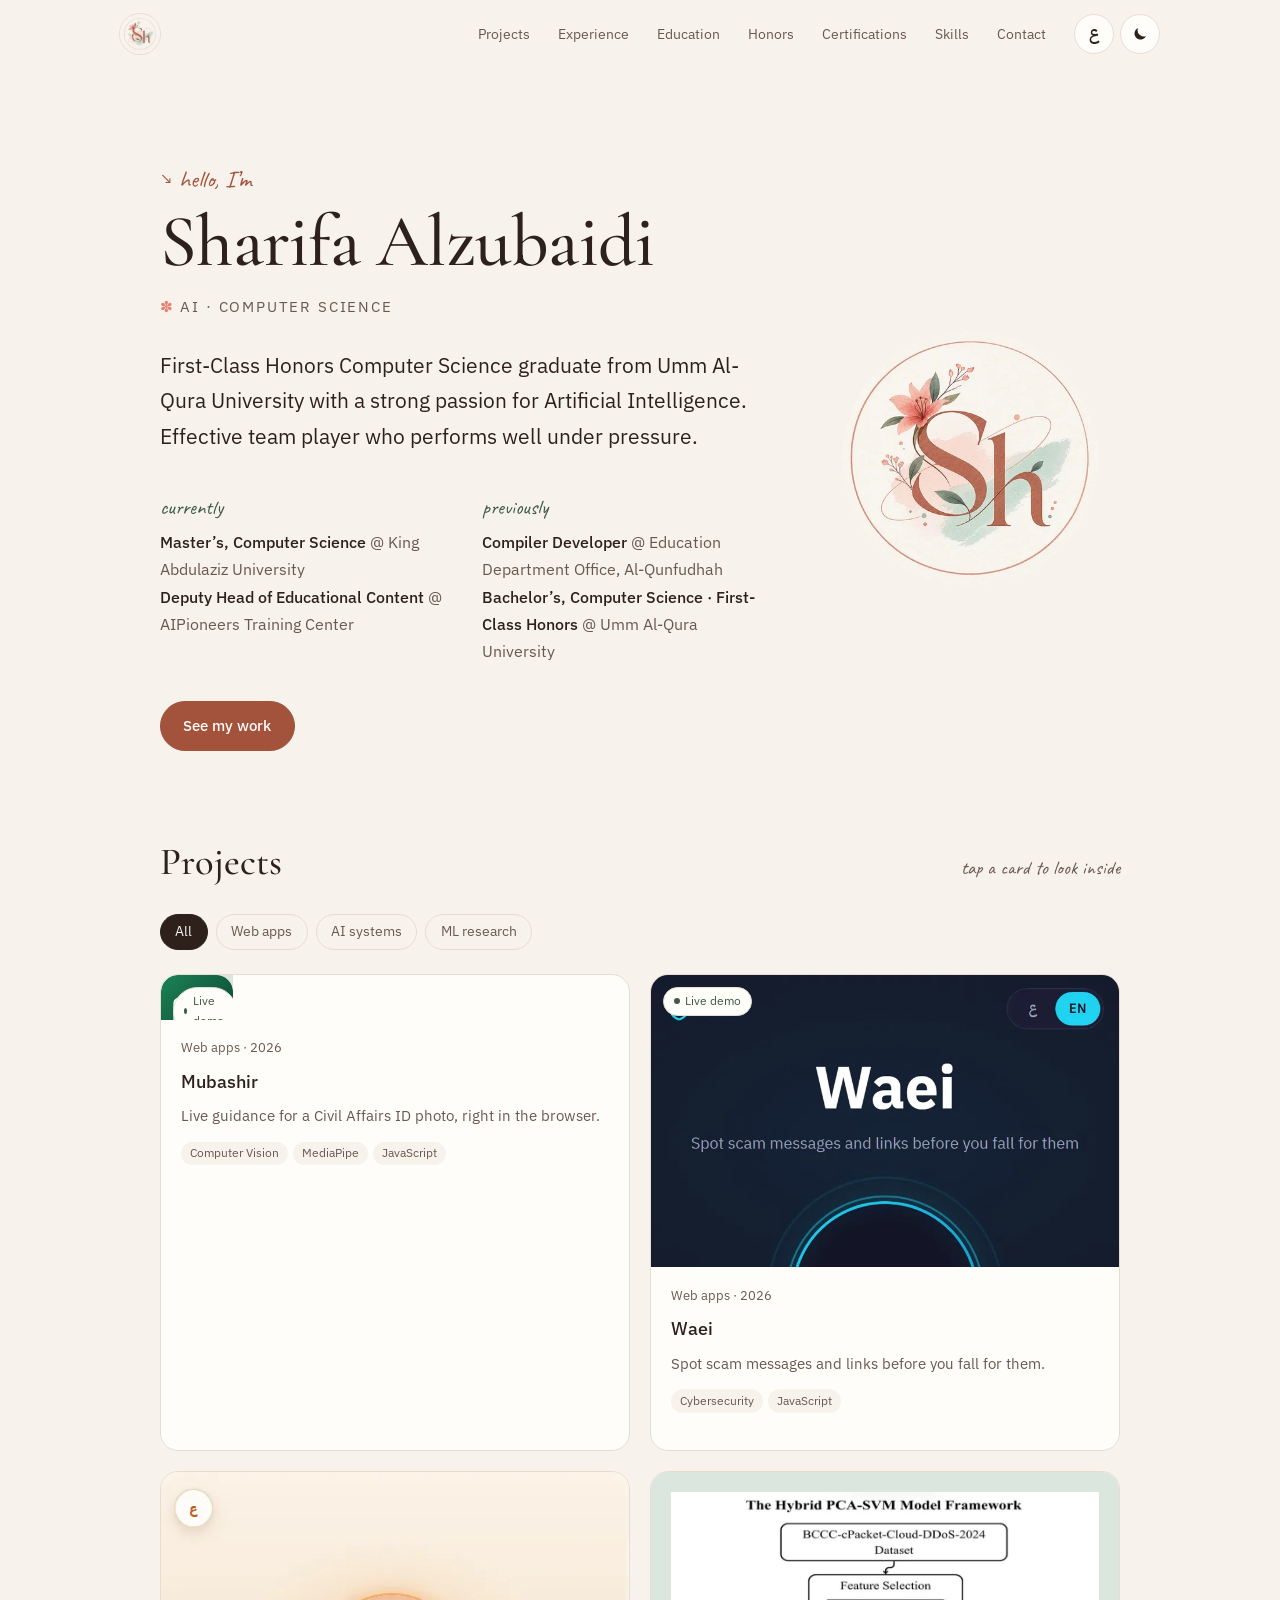
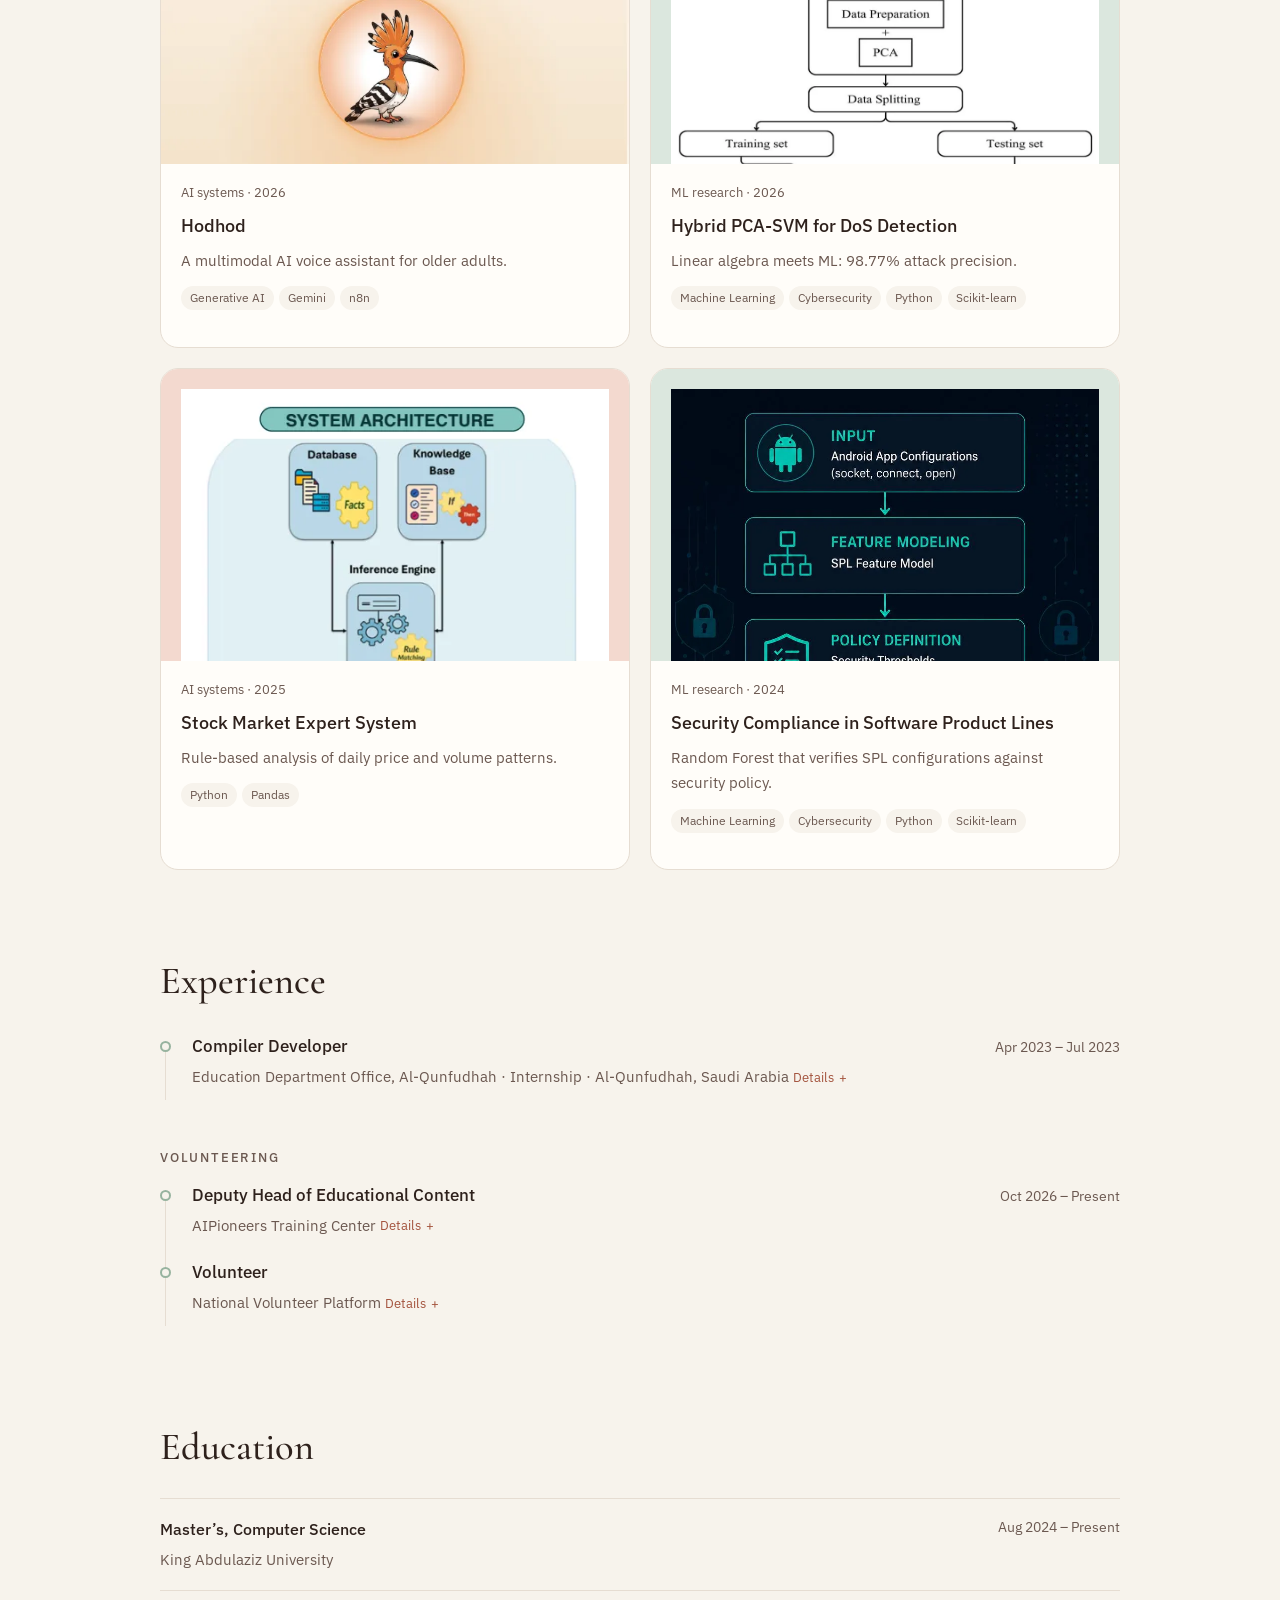
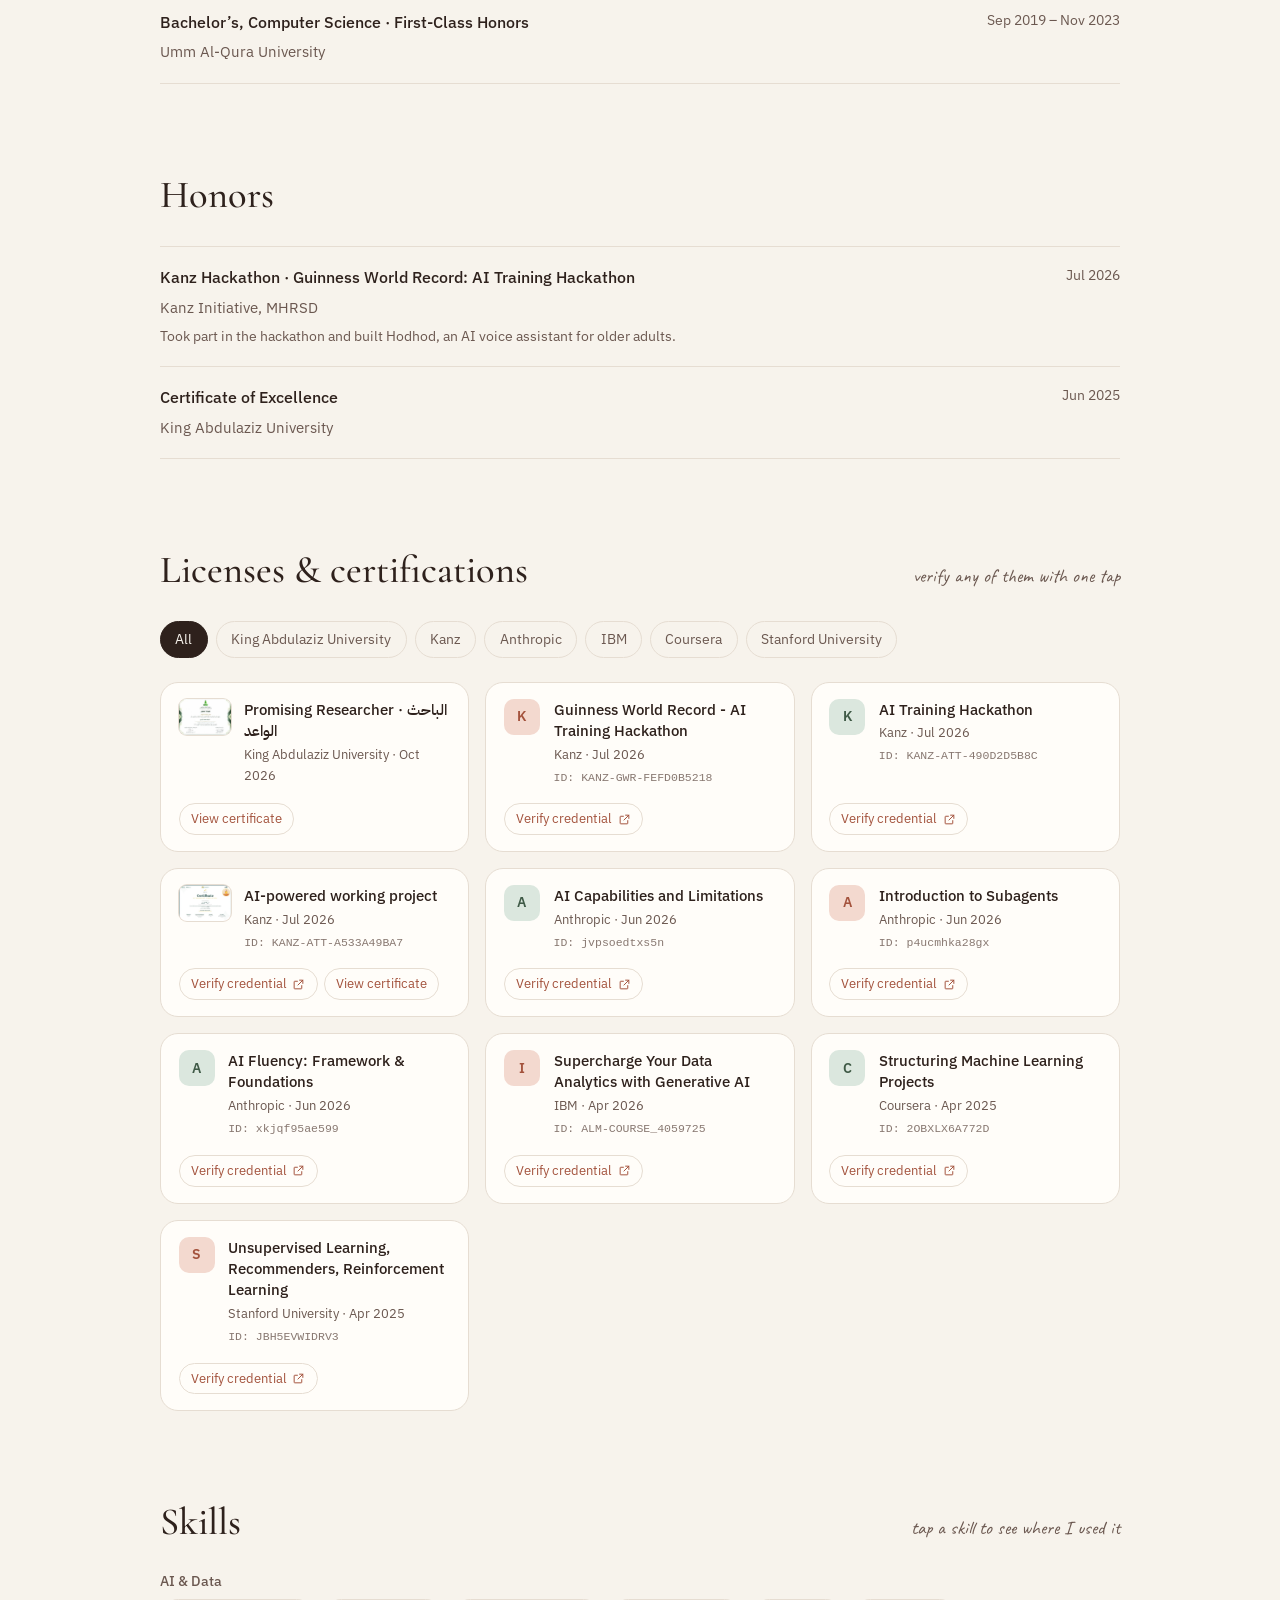
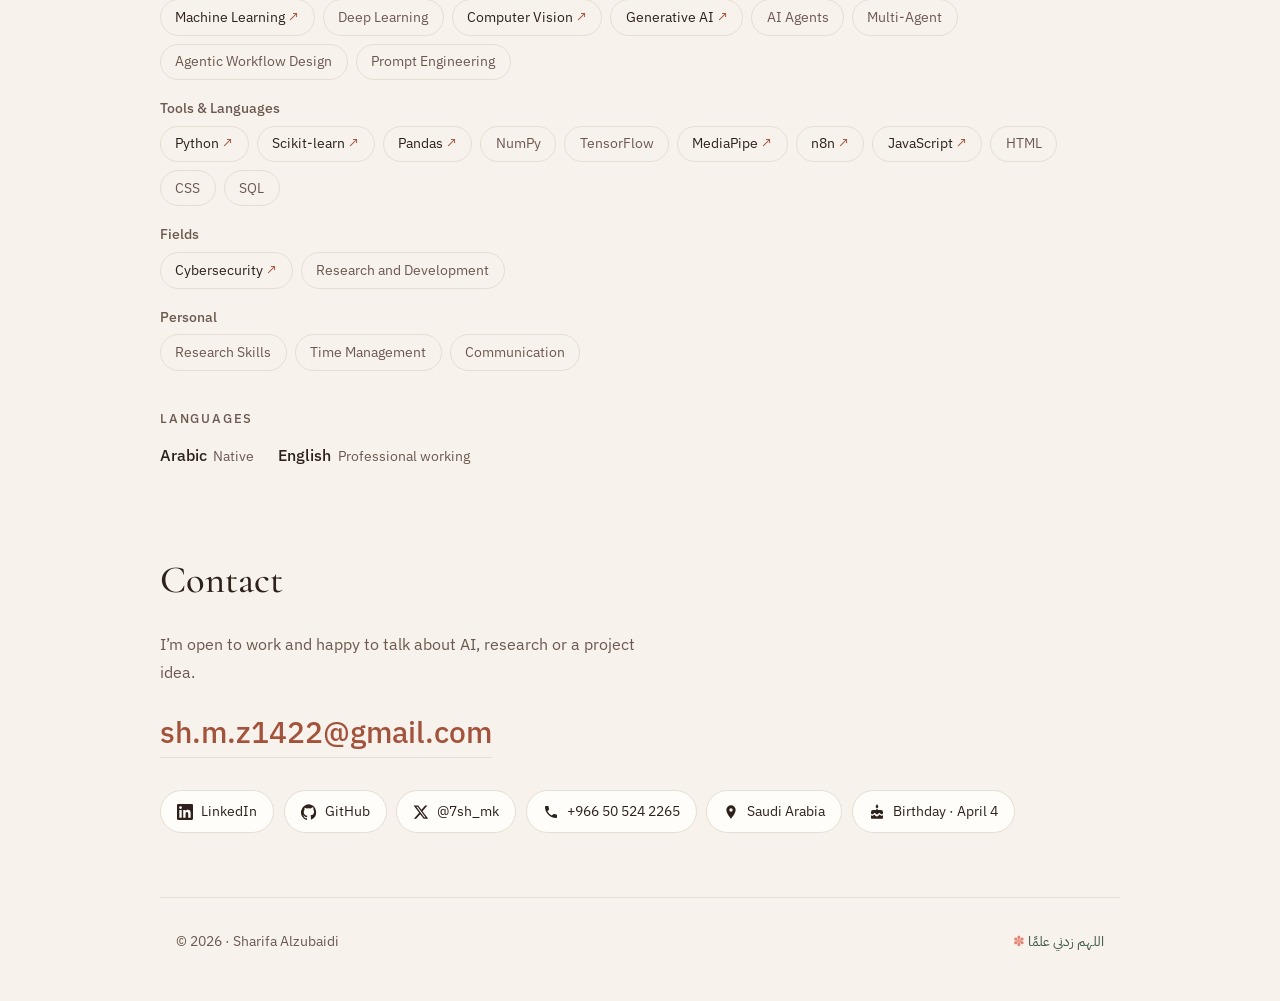
==== index.html @ 275ce840 "Add certifications section with credential links - Own nav section listing every license and certifi" ====
<!doctype html>
<html lang="en" dir="ltr">
<head>
  <meta charset="utf-8">
  <meta name="viewport" content="width=device-width, initial-scale=1">
  <title>Sharifa Alzubaidi · AI & Computer Science</title>
  <meta name="description" content="Portfolio of Sharifa Alzubaidi, Computer Science master’s student at King Abdulaziz University working on AI, computer vision and cybersecurity.">
  <meta name="theme-color" content="#f7f3ec" media="(prefers-color-scheme: light)">
  <meta name="theme-color" content="#1b1614" media="(prefers-color-scheme: dark)">

  <meta property="og:type" content="website">
  <meta property="og:url" content="https://7sh-mk.github.io/">
  <meta property="og:title" content="Sharifa Alzubaidi · AI & Computer Science">
  <meta property="og:description" content="Projects, experience and certifications in AI, computer vision and cybersecurity.">
  <meta property="og:image" content="https://7sh-mk.github.io/assets/brand/og-image.jpg">
  <meta property="og:image:width" content="1200">
  <meta property="og:image:height" content="630">
  <meta name="twitter:card" content="summary_large_image">
  <meta name="twitter:site" content="@7sh_mk">

  <link rel="icon" href="favicon.ico" sizes="any">
  <link rel="apple-touch-icon" href="assets/brand/apple-touch-icon.png">

  <link rel="preconnect" href="https://fonts.googleapis.com">
  <link rel="preconnect" href="https://fonts.gstatic.com" crossorigin>
  <link href="https://fonts.googleapis.com/css2?family=Caveat:wght@500&family=Cormorant+Garamond:wght@500;600&family=IBM+Plex+Sans+Arabic:wght@400;500;600&family=IBM+Plex+Sans:wght@400;500;600&display=swap" rel="stylesheet">
  <link rel="stylesheet" href="css/style.css">

  <script>
    // Apply saved theme and language before first paint to avoid a flash.
    try {
      const t = localStorage.getItem('theme');
      if (t) document.documentElement.dataset.theme = t;
      if (localStorage.getItem('lang') === 'ar') { document.documentElement.lang = 'ar'; document.documentElement.dir = 'rtl'; }
    } catch (e) {}
  </script>
</head>
<body>
  <a class="skip" href="#main" data-i18n="skip">Skip to content</a>

  <header class="nav" id="top">
    <a class="nav__logo" href="#hero" aria-label="Home"><img src="assets/brand/profile.webp" alt="" width="40" height="40"></a>
    <nav class="nav__links" id="navLinks" aria-label="Sections">
      <a href="#projects" data-i18n="nav.projects">Projects</a>
      <a href="#experience" data-i18n="nav.experience">Experience</a>
      <a href="#education" data-i18n="nav.education">Education</a>
      <a href="#recognition" data-i18n="nav.recognition">Honors</a>
      <a href="#certifications" data-i18n="nav.certs">Certifications</a>
      <a href="#skills" data-i18n="nav.skills">Skills</a>
      <a href="#contact" data-i18n="nav.contact">Contact</a>
    </nav>
    <div class="nav__tools">
      <button class="icon-btn" id="langBtn" type="button" aria-label="عربي">ع</button>
      <button class="icon-btn" id="themeBtn" type="button" aria-label="Toggle dark mode">
        <svg class="i-moon" viewBox="0 0 24 24" aria-hidden="true"><path d="M20 14.5A8 8 0 0 1 9.5 4a8 8 0 1 0 10.5 10.5z"/></svg>
        <svg class="i-sun" viewBox="0 0 24 24" aria-hidden="true"><circle cx="12" cy="12" r="4"/><path d="M12 2v2M12 20v2M4.9 4.9l1.4 1.4M17.7 17.7l1.4 1.4M2 12h2M20 12h2M4.9 19.1l1.4-1.4M17.7 6.3l1.4-1.4"/></svg>
      </button>
      <button class="icon-btn nav__menu" id="menuBtn" type="button" aria-expanded="false" aria-controls="navLinks" aria-label="Menu">
        <svg viewBox="0 0 24 24" aria-hidden="true"><path d="M4 8h16M4 16h16"/></svg>
      </button>
    </div>
  </header>

  <main id="main">
    <section class="hero" id="hero">
      <figure class="hero__art">
        <img src="assets/brand/profile.webp" alt="" width="480" height="480">
      </figure>
      <div class="hero__text">
      <p class="hand" data-i18n="hero.hello">hello, I’m</p>
      <h1 class="hero__name" data-bind="basics.name"></h1>
      <p class="hero__tagline"><span class="star" aria-hidden="true">✽</span> <span data-bind="basics.tagline"></span></p>
      <p class="hero__about" data-bind="basics.about"></p>

      <dl class="now">
        <div>
          <dt data-i18n="hero.currently">currently</dt>
          <dd id="nowList"></dd>
        </div>
        <div>
          <dt data-i18n="hero.previously">previously</dt>
          <dd id="prevList"></dd>
        </div>
      </dl>

      <div class="hero__actions">
        <a class="btn" href="#projects" data-i18n="hero.cta">See my work</a>
        <a class="btn btn--ghost" id="cvBtn" href="assets/cv.pdf" download hidden data-i18n="hero.cv">Download CV</a>
      </div>
      </div>
    </section>

    <section class="section" id="projects">
      <div class="section__head">
        <h2 data-i18n="nav.projects">Projects</h2>
        <p class="hand hand--small" data-i18n="projects.hint">tap a card to look inside</p>
      </div>
      <div class="chips" id="filters" role="toolbar" aria-label="Filter projects"></div>
      <div class="projects" id="projectGrid"></div>
    </section>

    <section class="section" id="experience">
      <div class="section__head"><h2 data-i18n="nav.experience">Experience</h2></div>
      <ol class="timeline" id="expList"></ol>
      <h3 class="sub" data-i18n="exp.volunteering">Volunteering</h3>
      <ol class="timeline" id="volList"></ol>
    </section>

    <section class="section" id="education">
      <div class="section__head"><h2 data-i18n="nav.education">Education</h2></div>
      <ul class="rows" id="eduList"></ul>
    </section>

    <section class="section" id="recognition">
      <div class="section__head"><h2 data-i18n="rec.honors">Honors</h2></div>
      <ul class="rows" id="honorList"></ul>
    </section>

    <section class="section" id="certifications">
      <div class="section__head">
        <h2 data-i18n="rec.certs">Licenses & certifications</h2>
        <p class="hand hand--small" data-i18n="rec.hint">verify any of them with one tap</p>
      </div>
      <div class="chips" id="certFilters" role="toolbar" aria-label="Filter certifications"></div>
      <ul class="certs" id="certList"></ul>
    </section>

    <section class="section" id="skills">
      <div class="section__head">
        <h2 data-i18n="nav.skills">Skills</h2>
        <p class="hand hand--small" data-i18n="skills.hint">tap a skill to see where I used it</p>
      </div>
      <div id="skillGroups"></div>
      <h3 class="sub" data-i18n="skills.languages">Languages</h3>
      <ul class="langs" id="langList"></ul>
    </section>

    <section class="section contact" id="contact">
      <div class="section__head"><h2 data-i18n="nav.contact">Contact</h2></div>
      <p class="contact__lead" data-i18n="contact.lead">I’m open to work and happy to talk about AI, research or a project idea.</p>
      <a class="contact__email" id="emailLink" href="#"></a>
      <ul class="contact__list" id="contactList"></ul>
    </section>
  </main>

  <footer class="footer">
    <p><span id="year"></span> · <span data-bind="basics.name"></span></p>
    <p class="footer__dua" lang="ar" dir="rtl">اللهم زدني علمًا <span class="star" aria-hidden="true">✽</span></p>
  </footer>

  <dialog class="modal" id="projectModal" aria-labelledby="modalTitle">
    <div class="modal__inner">
      <button class="icon-btn modal__close" type="button" data-close aria-label="Close">
        <svg viewBox="0 0 24 24" aria-hidden="true"><path d="M6 6l12 12M18 6L6 18"/></svg>
      </button>
      <div id="modalBody"></div>
    </div>
  </dialog>

  <dialog class="lightbox" id="lightbox" aria-label="Image viewer">
    <button class="icon-btn lightbox__close" type="button" data-close aria-label="Close">
      <svg viewBox="0 0 24 24" aria-hidden="true"><path d="M6 6l12 12M18 6L6 18"/></svg>
    </button>
    <button class="icon-btn lightbox__nav lightbox__prev" type="button" aria-label="Previous">
      <svg viewBox="0 0 24 24" aria-hidden="true"><path d="M15 5l-7 7 7 7"/></svg>
    </button>
    <figure>
      <img id="lightboxImg" alt="">
      <figcaption id="lightboxCap"></figcaption>
    </figure>
    <button class="icon-btn lightbox__nav lightbox__next" type="button" aria-label="Next">
      <svg viewBox="0 0 24 24" aria-hidden="true"><path d="M9 5l7 7-7 7"/></svg>
    </button>
  </dialog>

  <noscript><p class="noscript">This site needs JavaScript to load its content.</p></noscript>
  <script src="js/main.js" defer></script>
</body>
</html>
---- css/style.css ----
/* Palette extracted from the profile monogram and LinkedIn banner (assets/brand). */
:root {
  --bg: #f7f3ec;
  --surface: #fffdf9;
  --text: #2e211c;
  --muted: #6b5850;
  --line: #e6ddd2;
  --primary: #a3523c;
  --on-primary: #fffdf9;
  --secondary: #3f5a46;
  --accent: #e48273;
  --sage: #97b39f;
  --blush: #f3d9cf;
  --mint: #dbe7de;
  --shadow: 0 1px 2px rgb(46 33 28 / .04), 0 8px 24px rgb(46 33 28 / .06);

  --font: "IBM Plex Sans", "IBM Plex Sans Arabic", system-ui, sans-serif;
  --font-display: "Cormorant Garamond", Georgia, serif;
  --font-hand: "Caveat", cursive;
  --radius: 18px;
  --wrap: 960px;
  --ease: cubic-bezier(.2, .7, .2, 1);
  color-scheme: light;
}

@media (prefers-color-scheme: dark) {
  :root:not([data-theme="light"]) {
    --bg: #1b1614; --surface: #26201d; --text: #f4ece4; --muted: #bfaea5; --line: #3a312c;
    --primary: #eba08e; --on-primary: #1b1614; --secondary: #9dbca6; --accent: #e48273; --sage: #415a47;
    --blush: #3a2722; --mint: #23302a; --shadow: 0 1px 2px rgb(0 0 0 / .2), 0 8px 24px rgb(0 0 0 / .25);
    color-scheme: dark;
  }
}
:root[data-theme="dark"] {
  --bg: #1b1614; --surface: #26201d; --text: #f4ece4; --muted: #bfaea5; --line: #3a312c;
  --primary: #eba08e; --on-primary: #1b1614; --secondary: #9dbca6; --accent: #e48273; --sage: #415a47;
  --blush: #3a2722; --mint: #23302a; --shadow: 0 1px 2px rgb(0 0 0 / .2), 0 8px 24px rgb(0 0 0 / .25);
  color-scheme: dark;
}

:lang(ar) { --font: "IBM Plex Sans Arabic", "IBM Plex Sans", system-ui, sans-serif; --font-display: "IBM Plex Sans Arabic", serif; }

*, *::before, *::after { box-sizing: border-box; }
[hidden] { display: none !important; }
html { scroll-behavior: smooth; scroll-padding-top: 88px; -webkit-text-size-adjust: 100%; }
body {
  margin: 0; background: var(--bg); color: var(--text);
  font: 400 1rem/1.7 var(--font);
  transition: background-color .4s var(--ease), color .4s var(--ease);
}
img { max-width: 100%; display: block; }
a { color: inherit; }
button { font: inherit; color: inherit; }
h1, h2, h3 { margin: 0; font-weight: 500; line-height: 1.2; }
p { margin: 0; }
:focus-visible { outline: 2px solid var(--primary); outline-offset: 3px; border-radius: 6px; }

.skip { position: absolute; inset-inline-start: 1rem; top: -3rem; background: var(--surface); padding: .5rem 1rem; border-radius: 99px; z-index: 50; }
.skip:focus { top: 1rem; }

/* Nav */
.nav {
  position: sticky; top: 0; z-index: 20;
  display: flex; align-items: center; gap: 1rem;
  padding: .9rem max(16px, calc((100% - 1040px) / 2));
  background: color-mix(in srgb, var(--bg) 82%, transparent);
  backdrop-filter: blur(10px); -webkit-backdrop-filter: blur(10px);
  border-bottom: 1px solid transparent; transition: border-color .3s;
}
.nav.is-scrolled { border-bottom-color: var(--line); }
.nav__logo img { width: 40px; height: 40px; border-radius: 50%; box-shadow: 0 0 0 1px var(--line); }
.nav__links { display: flex; gap: .25rem; margin-inline-start: auto; }
.nav__links a {
  text-decoration: none; font-size: .9rem; color: var(--muted);
  padding: .35rem .75rem; border-radius: 99px; transition: color .2s, background-color .2s;
}
.nav__links a:hover { color: var(--text); }
.nav__links a.is-active { color: var(--primary); background: var(--blush); }
.nav__tools { display: flex; gap: .4rem; }
.icon-btn {
  width: 40px; height: 40px; display: grid; place-items: center; flex: none;
  border: 1px solid var(--line); border-radius: 50%; background: var(--surface);
  cursor: pointer; transition: transform .2s var(--ease), border-color .2s;
  font-family: "IBM Plex Sans Arabic", sans-serif; font-weight: 600;
}
.icon-btn:hover { border-color: var(--primary); }
.icon-btn:active { transform: scale(.94); }
.icon-btn svg { width: 18px; height: 18px; fill: none; stroke: currentColor; stroke-width: 1.6; stroke-linecap: round; stroke-linejoin: round; }
.icon-btn .i-moon { fill: currentColor; stroke: none; }
.i-sun { display: none; }
:root[data-theme="dark"] .i-sun { display: block; }
:root[data-theme="dark"] .i-moon { display: none; }
@media (prefers-color-scheme: dark) {
  :root:not([data-theme="light"]) .i-sun { display: block; }
  :root:not([data-theme="light"]) .i-moon { display: none; }
}
.nav__menu { display: none; }

@media (max-width: 860px) {
  .nav__menu { display: grid; }
  .nav__links {
    position: absolute; inset-inline: 16px; top: calc(100% + 6px);
    flex-direction: column; padding: .5rem; margin: 0;
    background: var(--surface); border: 1px solid var(--line); border-radius: var(--radius); box-shadow: var(--shadow);
    opacity: 0; visibility: hidden; transform: translateY(-6px); transition: .25s var(--ease);
  }
  .nav__links.is-open { opacity: 1; visibility: visible; transform: none; }
  .nav__links a { padding: .7rem 1rem; font-size: 1rem; }
  .nav__tools { margin-inline-start: auto; }
}

/* Layout */
main { padding-inline: 16px; }
.section, .hero { max-width: var(--wrap); margin-inline: auto; }
.section { padding-block: 4.5rem 1rem; }
.section__head { display: flex; align-items: baseline; justify-content: space-between; gap: 1rem; flex-wrap: wrap; margin-bottom: 1.75rem; }
.section__head h2, .hero__name { font-family: var(--font-display); }
.section__head h2 { font-size: clamp(1.9rem, 4vw, 2.4rem); }
.sub { font-size: .8rem; letter-spacing: .14em; text-transform: uppercase; color: var(--muted); font-weight: 500; margin: 2.5rem 0 1rem; }
:lang(ar) .sub { letter-spacing: 0; font-size: .95rem; }

.hand { font-family: var(--font-hand); font-size: 1.5rem; color: var(--primary); line-height: 1.1; }
.hand--small { font-size: 1.2rem; color: var(--muted); }
:lang(ar) .hand { font-family: var(--font); font-size: 1.05rem; }
:lang(ar) .hand--small { font-size: .9rem; }

/* Hero */
.hero { padding-block: clamp(3rem, 9vw, 6rem) 1rem; }
.hero .hand { display: inline-flex; align-items: center; gap: .4rem; }
.hero .hand::before { content: "↘"; font-family: var(--font); font-size: 1rem; }
:lang(ar) .hero .hand::before { content: "↙"; }
.hero__name { font-size: clamp(2.8rem, 9vw, 4.6rem); font-weight: 500; letter-spacing: -.01em; margin-top: .3rem; }
:lang(ar) .hero__name { font-weight: 600; letter-spacing: 0; }
.hero__tagline { color: var(--muted); margin-top: .5rem; font-size: .95rem; letter-spacing: .12em; text-transform: uppercase; }
:lang(ar) .hero__tagline { letter-spacing: 0; text-transform: none; }
.star { color: var(--accent); display: inline-block; }
.hero__about { font-size: clamp(1.1rem, 2.4vw, 1.3rem); margin-top: 1.75rem; max-width: 36em; }

.now { display: grid; grid-template-columns: repeat(auto-fit, minmax(240px, 1fr)); gap: 1.25rem 2rem; margin: 2.25rem 0 0; }
.now dt { font-family: var(--font-hand); font-size: 1.3rem; color: var(--secondary); }
:lang(ar) .now dt { font-family: var(--font); font-size: .9rem; font-weight: 600; }
.now dd { margin: .25rem 0 0; color: var(--muted); }
.now dd span { display: block; }
.now dd b { color: var(--text); font-weight: 500; }

.hero__actions { display: flex; flex-wrap: wrap; gap: .75rem; margin-top: 2.25rem; }
.btn {
  display: inline-flex; align-items: center; gap: .5rem; text-decoration: none; cursor: pointer;
  padding: .7rem 1.4rem; border-radius: 99px; border: 1px solid var(--primary);
  background: var(--primary); color: var(--on-primary); font-weight: 500; font-size: .95rem;
  transition: transform .2s var(--ease), background-color .2s, color .2s;
}
.btn:hover { transform: translateY(-1px); }
.btn--ghost { background: transparent; color: var(--primary); }
.btn--small { padding: .45rem 1rem; font-size: .85rem; }

.hero { max-width: var(--wrap); display: grid; grid-template-columns: minmax(0, 1fr) 300px; gap: 3rem; align-items: center; }
.hero__text { grid-column: 1; grid-row: 1; }
.hero__art { grid-column: 2; grid-row: 1; margin: 0; aspect-ratio: 1; border-radius: 50%; overflow: hidden;
  -webkit-mask-image: radial-gradient(circle at 50% 50%, #000 60%, transparent 60.6%);
          mask-image: radial-gradient(circle at 50% 50%, #000 60%, transparent 60.6%);
  animation: breathe 9s ease-in-out infinite; }
.hero__art img { width: 100%; height: 100%; object-fit: cover; }
@keyframes breathe { 50% { transform: translateY(-6px) rotate(1.5deg); } }
@media (prefers-color-scheme: dark) { :root:not([data-theme="light"]) .hero__art { opacity: .92; } }
:root[data-theme="dark"] .hero__art { opacity: .92; }
@media (max-width: 760px) {
  .hero { grid-template-columns: 1fr; gap: 1rem; max-width: var(--wrap); }
  .hero__art { grid-column: 1; width: 150px; }
  .hero__text { grid-row: 2; }
}

/* Chips */
.chips { display: flex; flex-wrap: wrap; gap: .5rem; margin-bottom: 1.5rem; }
.chip {
  border: 1px solid var(--line); background: transparent; border-radius: 99px;
  padding: .35rem .9rem; font-size: .85rem; color: var(--muted); cursor: pointer;
  transition: color .2s, background-color .2s, border-color .2s;
}
.chip:hover { color: var(--text); border-color: var(--muted); }
.chip[aria-pressed="true"] { background: var(--text); border-color: var(--text); color: var(--bg); }

/* Project cards */
.projects { display: grid; grid-template-columns: repeat(auto-fill, minmax(min(100%, 330px), 1fr)); gap: 1.25rem; }
.card {
  display: flex; flex-direction: column; text-align: start; padding: 0; cursor: pointer;
  background: var(--surface); border: 1px solid var(--line); border-radius: var(--radius); overflow: hidden;
  transition: transform .35s var(--ease), box-shadow .35s var(--ease), opacity .3s;
}
.card:hover { transform: translateY(-3px); box-shadow: var(--shadow); }
.card[hidden] { display: none; }
.card__media { aspect-ratio: 16 / 10; background: var(--mint); display: grid; place-items: center; overflow: hidden; position: relative; }
.card:nth-child(3n+2) .card__media { background: var(--blush); }
.card__media img { width: 100%; height: 100%; object-fit: cover; object-position: top; transition: transform .6s var(--ease); }
.card__media img.contain { object-fit: contain; padding: 1.25rem; }
.card__media img.icon { width: 72px; height: 72px; object-fit: contain; border-radius: 16px; }
.card:hover .card__media img { transform: scale(1.03); }
.badge {
  position: absolute; inset-inline-start: .75rem; top: .75rem;
  display: inline-flex; align-items: center; gap: .35rem;
  font-size: .75rem; padding: .2rem .6rem; border-radius: 99px;
  background: var(--surface); color: var(--secondary); border: 1px solid var(--line);
}
.badge::before { content: ""; width: 6px; height: 6px; border-radius: 50%; background: var(--secondary); }
.card__body { padding: 1.1rem 1.25rem 1.3rem; display: grid; gap: .4rem; }
.card__meta { font-size: .8rem; color: var(--muted); }
.card__title { font-size: 1.15rem; font-weight: 500; }
.card__short { color: var(--muted); font-size: .95rem; }
.tags { display: flex; flex-wrap: wrap; gap: .35rem; margin-top: .4rem; padding: 0; list-style: none; }
.tags li { font-size: .75rem; padding: .1rem .55rem; border-radius: 99px; background: var(--bg); color: var(--muted); }

/* Timeline */
.timeline { list-style: none; margin: 0; padding: 0; position: relative; }
.timeline::before { content: ""; position: absolute; inset-block: .6rem; inset-inline-start: 5px; width: 1px; background: var(--line); }
.tl { position: relative; padding-inline-start: 2rem; padding-bottom: 1.25rem; }
.tl::before { content: ""; position: absolute; inset-inline-start: 0; top: .55rem; width: 11px; height: 11px; border-radius: 50%; background: var(--bg); border: 2px solid var(--sage); transition: border-color .3s, background-color .3s; }
.tl.is-open::before { border-color: var(--primary); background: var(--primary); }
.tl__toggle { all: unset; display: block; width: 100%; cursor: pointer; border-radius: 10px; }
.tl__toggle:focus-visible { outline: 2px solid var(--primary); outline-offset: 4px; }
.tl__top { display: flex; justify-content: space-between; gap: 1rem; align-items: baseline; flex-wrap: wrap; }
.tl__title { font-weight: 500; font-size: 1.05rem; }
.tl__date { font-size: .85rem; color: var(--muted); white-space: nowrap; }
.tl__org { color: var(--muted); font-size: .95rem; }
.tl__more { display: inline-flex; align-items: center; gap: .3rem; font-size: .82rem; color: var(--primary); margin-top: .35rem; }
.tl__more::after { content: "+"; transition: transform .3s var(--ease); }
.tl.is-open .tl__more::after { transform: rotate(45deg); }
.tl__panel { display: grid; grid-template-rows: 0fr; transition: grid-template-rows .45s var(--ease); }
.tl.is-open .tl__panel { grid-template-rows: 1fr; }
.tl__panel > div { overflow: hidden; }
.tl__panel p { color: var(--muted); padding-top: .75rem; }
.tl__groups { display: grid; grid-template-columns: repeat(auto-fit, minmax(200px, 1fr)); gap: 1rem; padding: 1rem 0 .25rem; }
.tl__groups h4 { margin: 0 0 .35rem; font-size: .85rem; font-weight: 600; color: var(--secondary); }
.tl__groups ul { margin: 0; padding-inline-start: 1.1rem; color: var(--muted); font-size: .9rem; }

/* Rows (education, honors) */
.rows { list-style: none; margin: 0; padding: 0; }
.row { display: grid; grid-template-columns: 1fr auto; gap: .2rem 1rem; padding: 1.1rem 0; border-top: 1px solid var(--line); }
.row:last-child { border-bottom: 1px solid var(--line); }
.row__title { font-weight: 500; }
.row__sub { color: var(--muted); font-size: .95rem; grid-column: 1; }
.row__date { color: var(--muted); font-size: .85rem; grid-row: 1; grid-column: 2; white-space: nowrap; }
.row__desc { color: var(--muted); font-size: .9rem; grid-column: 1 / -1; }

/* Certifications */
.certs { list-style: none; margin: 0; padding: 0; display: grid; grid-template-columns: repeat(auto-fill, minmax(min(100%, 280px), 1fr)); gap: 1rem; }
.cert { display: flex; flex-direction: column; border: 1px solid var(--line); border-radius: var(--radius); background: var(--surface); overflow: hidden; transition: transform .35s var(--ease), box-shadow .35s var(--ease); }
.cert:hover { transform: translateY(-2px); box-shadow: var(--shadow); }
.cert__body { display: flex; gap: .85rem; align-items: flex-start; padding: 1rem 1.1rem; flex: 1; }
.cert__mark { flex: none; width: 36px; height: 36px; border-radius: 10px; display: grid; place-items: center; background: var(--mint); color: var(--secondary); font-weight: 600; font-size: .85rem; }
.cert:nth-child(2n) .cert__mark { background: var(--blush); color: var(--primary); }
.cert__thumb { all: unset; flex: none; width: 52px; height: 36px; border-radius: 8px; overflow: hidden; cursor: zoom-in; background: #fff; box-shadow: 0 0 0 1px var(--line); transition: transform .3s var(--ease); }
.cert__thumb img { width: 100%; height: 100%; object-fit: cover; }
.cert__thumb:hover { transform: scale(1.08); }
.cert__thumb:focus-visible { outline: 2px solid var(--primary); outline-offset: 2px; }
.cert__name { font-weight: 500; font-size: .95rem; line-height: 1.4; }
.cert__meta { color: var(--muted); font-size: .8rem; margin-top: .15rem; }
.cert__id { font-family: ui-monospace, monospace; font-size: .72rem; opacity: .8; overflow-wrap: anywhere; }
.cert__actions { display: flex; flex-wrap: wrap; gap: .4rem; padding: 0 1.1rem 1rem; }
.cert__link { display: inline-flex; align-items: center; gap: .35rem; font-size: .8rem; text-decoration: none; color: var(--primary); padding: .25rem .7rem; border-radius: 99px; border: 1px solid var(--line); background: transparent; cursor: pointer; transition: border-color .2s, background-color .2s; }
.cert__link:hover { border-color: var(--primary); background: var(--blush); }
.cert__link svg { width: 13px; height: 13px; fill: none; stroke: currentColor; stroke-width: 1.8; stroke-linecap: round; stroke-linejoin: round; }

/* Skills */
.skill-group + .skill-group { margin-top: 1.25rem; }
.skill-group h3 { font-size: .85rem; color: var(--muted); font-weight: 500; margin-bottom: .6rem; }
.skill-group .chips { margin: 0; }
.chip--skill.has-projects { color: var(--text); }
.chip--skill.has-projects::after { content: " ↗"; color: var(--primary); }
.chip--skill:not(.has-projects) { cursor: default; }
.chip--skill:not(.has-projects):hover { border-color: var(--line); color: var(--muted); }
.langs { list-style: none; padding: 0; margin: 0; display: flex; flex-wrap: wrap; gap: 1.5rem; }
.langs b { font-weight: 500; }
.langs span { color: var(--muted); font-size: .9rem; margin-inline-start: .4rem; }

/* Contact */
.contact { padding-bottom: 4rem; }
.contact__lead { color: var(--muted); max-width: 32em; }
.contact__email { display: inline-block; margin-top: 1.25rem; font-size: clamp(1.25rem, 4.5vw, 1.9rem); font-weight: 500; color: var(--primary); text-decoration: none; border-bottom: 1px solid var(--line); word-break: break-all; transition: border-color .2s; }
.contact__email:hover { border-color: var(--primary); }
.contact__list { list-style: none; margin: 2rem 0 0; padding: 0; display: flex; flex-wrap: wrap; gap: .6rem; }
.contact__list a, .contact__list span {
  display: inline-flex; align-items: center; gap: .5rem; text-decoration: none;
  padding: .5rem 1rem; border: 1px solid var(--line); border-radius: 99px; font-size: .9rem; background: var(--surface);
  transition: border-color .2s, color .2s;
}
.contact__list a:hover { border-color: var(--primary); color: var(--primary); }
.contact__list svg { width: 16px; height: 16px; fill: currentColor; }
.contact__list [dir="ltr"] { unicode-bidi: isolate; }

.footer__dua { font-family: "IBM Plex Sans Arabic", sans-serif; color: var(--secondary); }
.footer { align-items: center; max-width: var(--wrap); margin: 0 auto; padding: 2rem 16px 3rem; border-top: 1px solid var(--line); display: flex; justify-content: space-between; flex-wrap: wrap; gap: .5rem; color: var(--muted); font-size: .85rem; }

/* Modal */
dialog { color: var(--text); }
.modal {
  width: min(920px, calc(100% - 24px)); max-height: calc(100dvh - 24px); padding: 0;
  border: 1px solid var(--line); border-radius: 22px; background: var(--surface); box-shadow: var(--shadow);
}
.modal::backdrop, .lightbox::backdrop { background: rgb(27 22 20 / .45); backdrop-filter: blur(4px); }
.modal[open] { animation: rise .35s var(--ease); }
@keyframes rise { from { opacity: 0; transform: translateY(12px); } }
.modal__inner { padding: clamp(1.25rem, 4vw, 2.25rem); position: relative; }
.modal__close { position: absolute; top: 1rem; inset-inline-end: 1rem; }
.modal h2 { font-family: var(--font-display); font-size: clamp(1.7rem, 4vw, 2.2rem); padding-inline-end: 3rem; }
.modal__meta { color: var(--muted); font-size: .85rem; margin-top: .3rem; }
.modal__desc { margin-top: 1rem; color: var(--text); }
.modal__links { display: flex; flex-wrap: wrap; gap: .5rem; margin-top: 1.25rem; }
.modal h3 { font-size: .8rem; letter-spacing: .14em; text-transform: uppercase; color: var(--muted); font-weight: 500; margin: 2rem 0 .75rem; }
:lang(ar) .modal h3 { letter-spacing: 0; font-size: .95rem; }

.browser { border: 1px solid var(--line); border-radius: 14px; overflow: hidden; background: var(--bg); }
.browser__bar { display: flex; align-items: center; gap: .6rem; padding: .55rem .8rem; border-bottom: 1px solid var(--line); }
.browser__dots { display: flex; gap: 5px; }
.browser__dots i { width: 9px; height: 9px; border-radius: 50%; background: var(--line); }
.browser__dots i:first-child { background: var(--accent); }
.browser__dots i:nth-child(2) { background: var(--blush); }
.browser__dots i:nth-child(3) { background: var(--sage); }
.browser__url { flex: 1; min-width: 0; font-size: .78rem; color: var(--muted); background: var(--surface); padding: .2rem .7rem; border-radius: 99px; overflow: hidden; text-overflow: ellipsis; white-space: nowrap; direction: ltr; text-align: left; }
.browser__btn { all: unset; cursor: pointer; color: var(--muted); display: grid; place-items: center; width: 28px; height: 28px; border-radius: 8px; }
.browser__btn:hover { color: var(--primary); background: var(--surface); }
.browser__btn svg { width: 16px; height: 16px; fill: none; stroke: currentColor; stroke-width: 1.7; stroke-linecap: round; stroke-linejoin: round; }
.browser__frame { position: relative; height: min(70dvh, 640px); background: var(--surface); }
.browser__frame iframe { width: 100%; height: 100%; border: 0; display: block; background: #fff; }
.browser__loading { position: absolute; inset: 0; display: grid; place-items: center; color: var(--muted); font-size: .9rem; }
.browser.is-full { position: fixed; inset: 0; z-index: 100; border-radius: 0; border: 0; }
.browser.is-full .browser__frame { height: calc(100dvh - 45px); }

.video { width: 100%; border-radius: 14px; background: #000; aspect-ratio: 848 / 432; }

.gallery { display: flex; gap: .75rem; overflow-x: auto; scroll-snap-type: x mandatory; padding-bottom: .5rem; scrollbar-width: thin; }
.gallery button { all: unset; cursor: zoom-in; flex: 0 0 auto; scroll-snap-align: start; border-radius: 12px; overflow: hidden; border: 1px solid var(--line); background: #fff; }
.gallery button:focus-visible { outline: 2px solid var(--primary); outline-offset: 2px; }
.gallery img { height: 220px; width: auto; max-width: 70vw; object-fit: contain; }
.gallery figcaption { font-size: .78rem; color: var(--muted); padding: .35rem .6rem; background: var(--surface); }

/* Lightbox */
.lightbox { width: 100%; height: 100%; max-width: none; max-height: none; margin: 0; padding: 0; border: 0; background: transparent; }
.lightbox[open] { display: grid; grid-template-columns: auto 1fr auto; align-items: center; gap: .5rem; padding: 3.5rem 12px 1.5rem; }
.lightbox figure { margin: 0; display: grid; justify-items: center; gap: .75rem; min-width: 0; }
.lightbox img { max-height: calc(100dvh - 8rem); max-width: 100%; border-radius: 12px; background: #fff; }
.lightbox figcaption { color: #f4ece4; font-size: .9rem; }
.lightbox__close { position: fixed; top: 12px; inset-inline-end: 12px; }
:dir(rtl) .lightbox__nav svg { transform: scaleX(-1); }
/* Reveal */
.reveal { opacity: 0; transform: translateY(14px); transition: opacity .8s var(--ease), transform .8s var(--ease); }
.reveal.in { opacity: 1; transform: none; }

.noscript { text-align: center; padding: 2rem; }

@media (max-width: 560px) {
  .row { grid-template-columns: 1fr; }
  .row__date { grid-row: auto; grid-column: 1; }
  .browser__frame { height: 72dvh; }
  .gallery img { height: 180px; }
}

@media (prefers-reduced-motion: reduce) {
  html { scroll-behavior: auto; }
  *, *::before, *::after { animation-duration: .01ms !important; transition-duration: .01ms !important; }
  .reveal { opacity: 1; transform: none; }
}
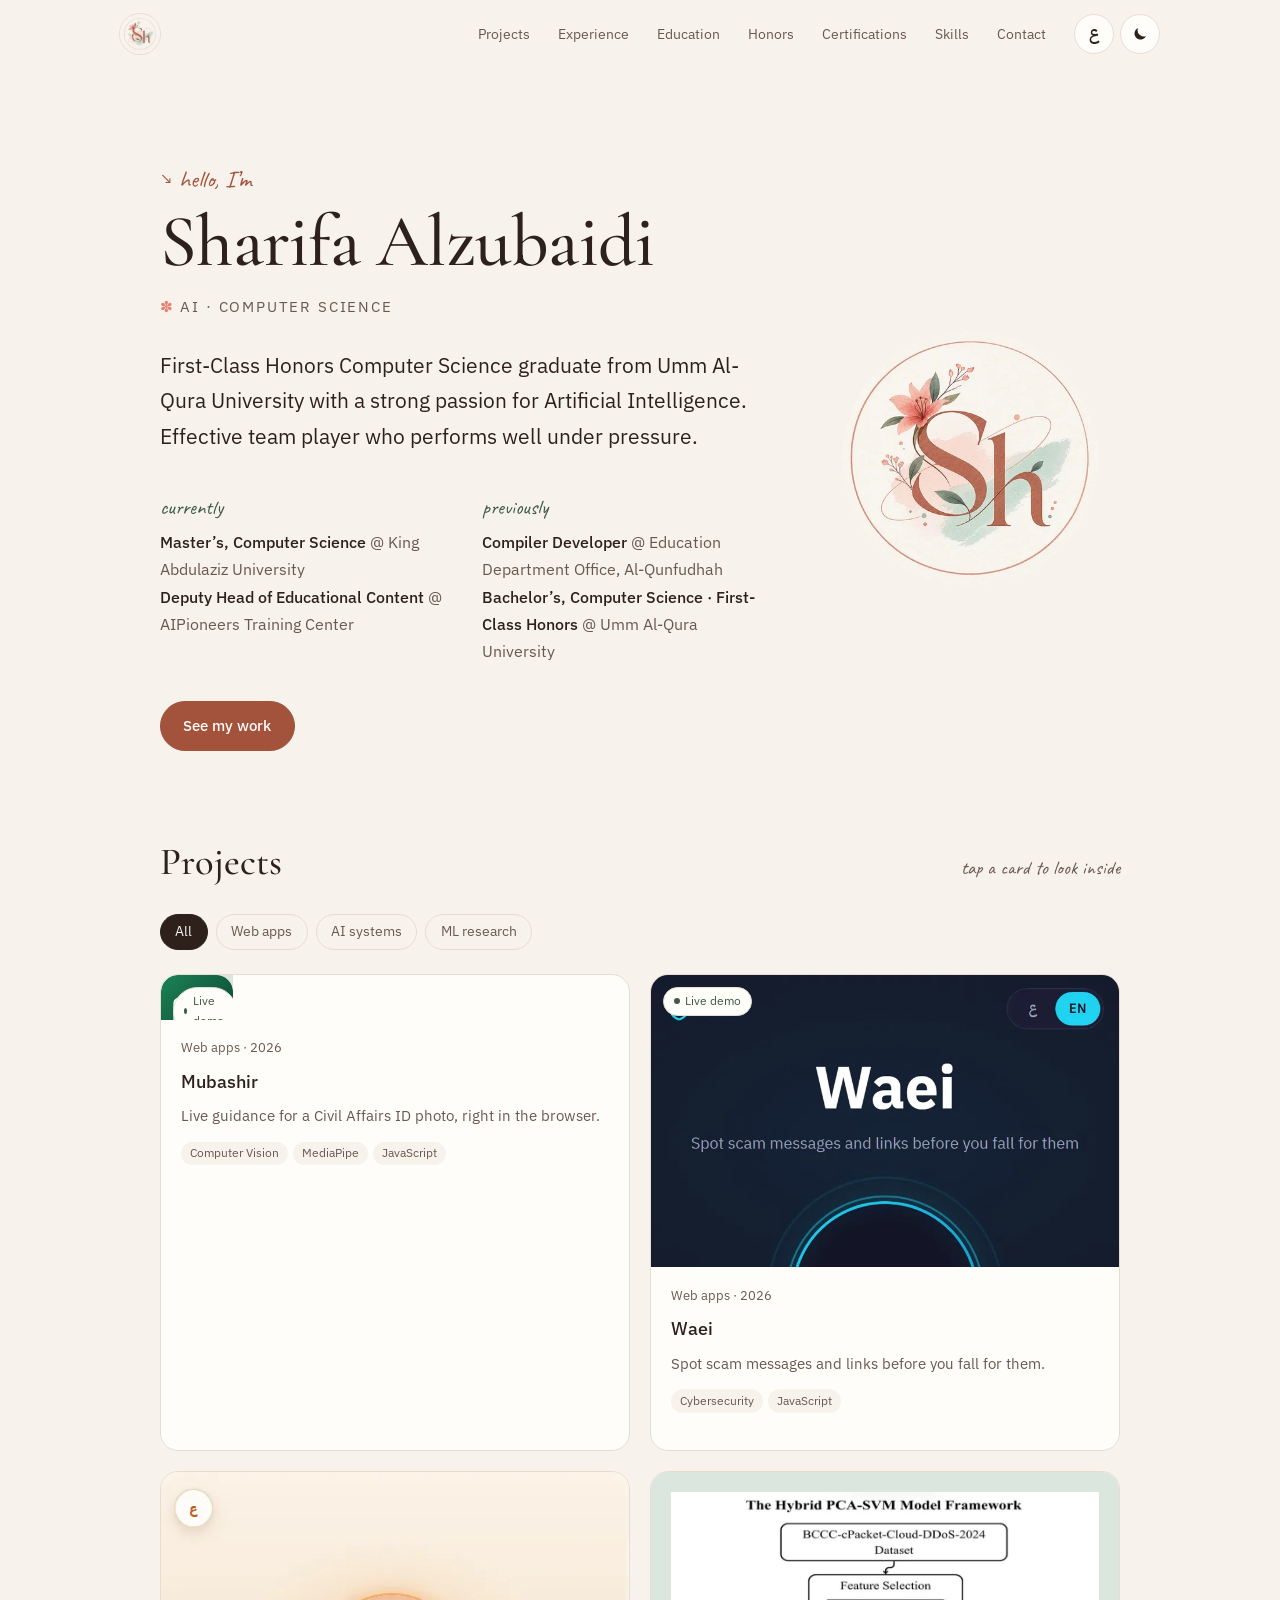
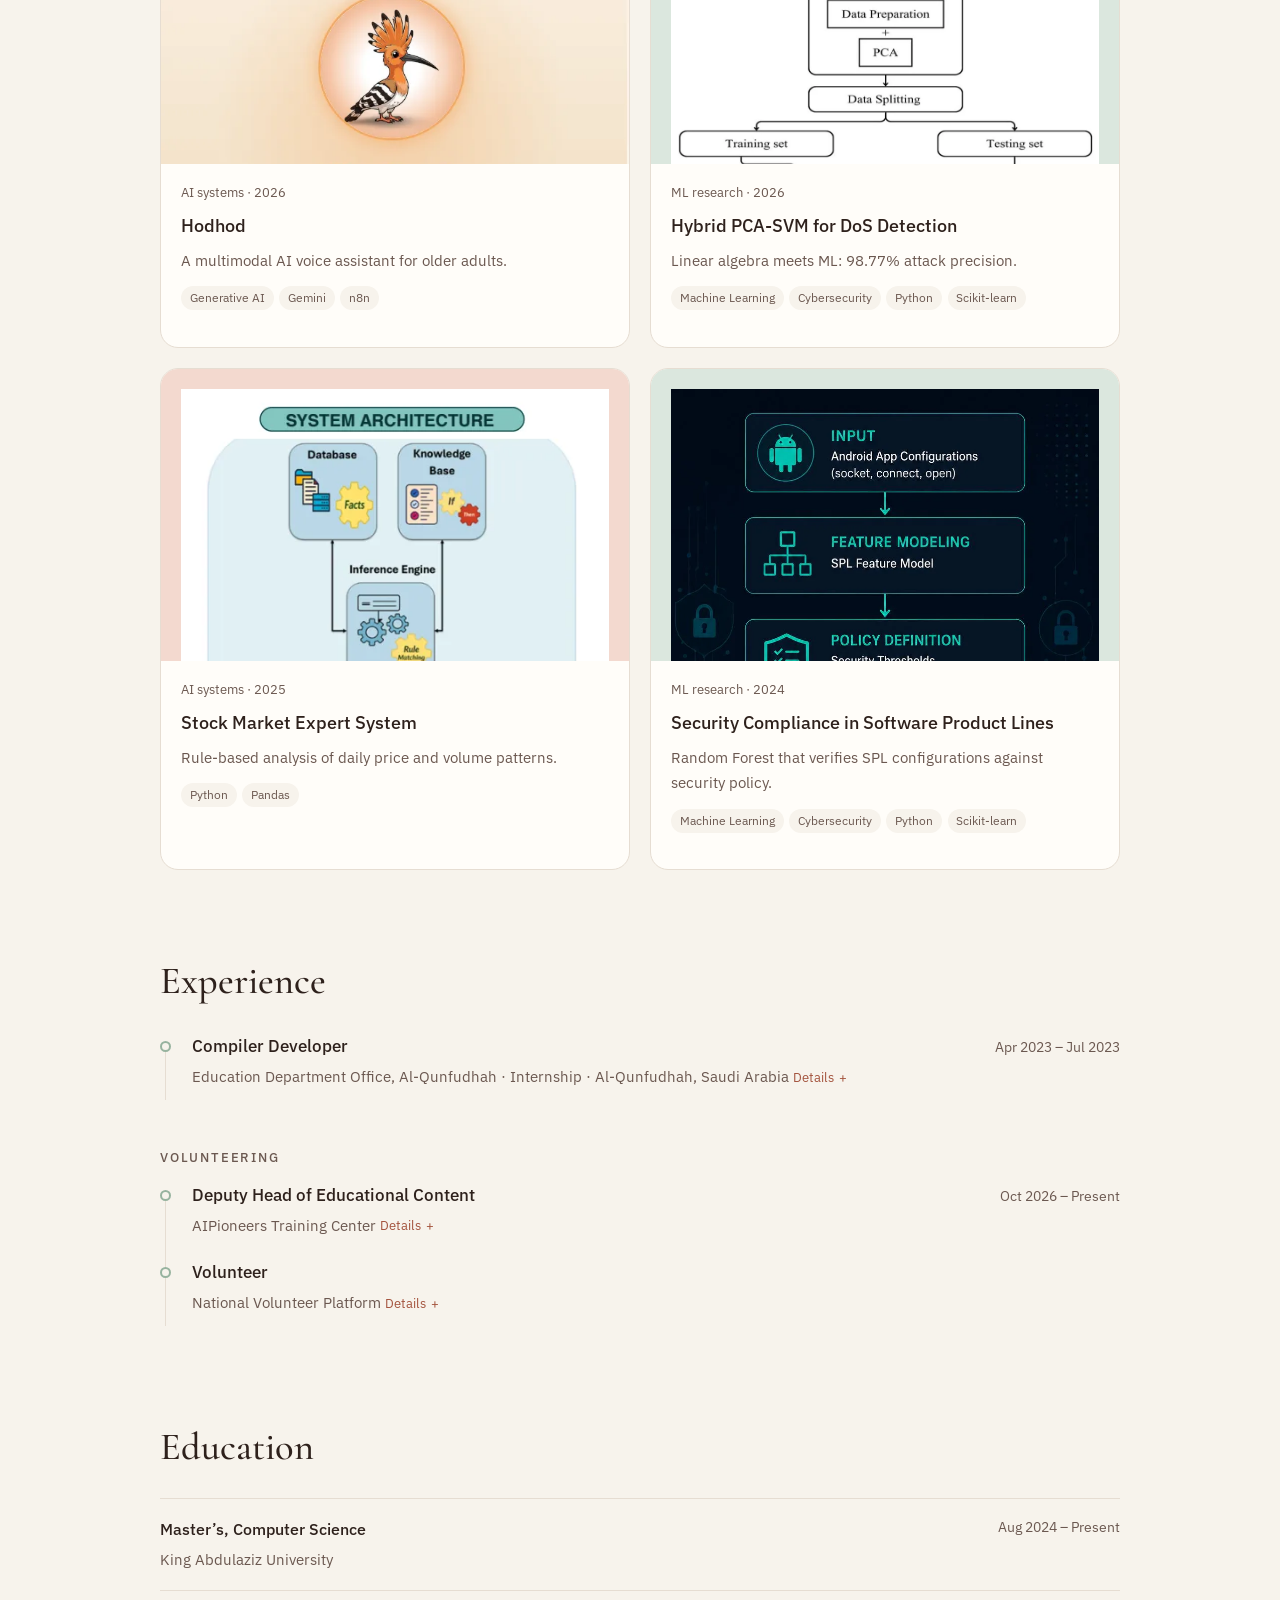
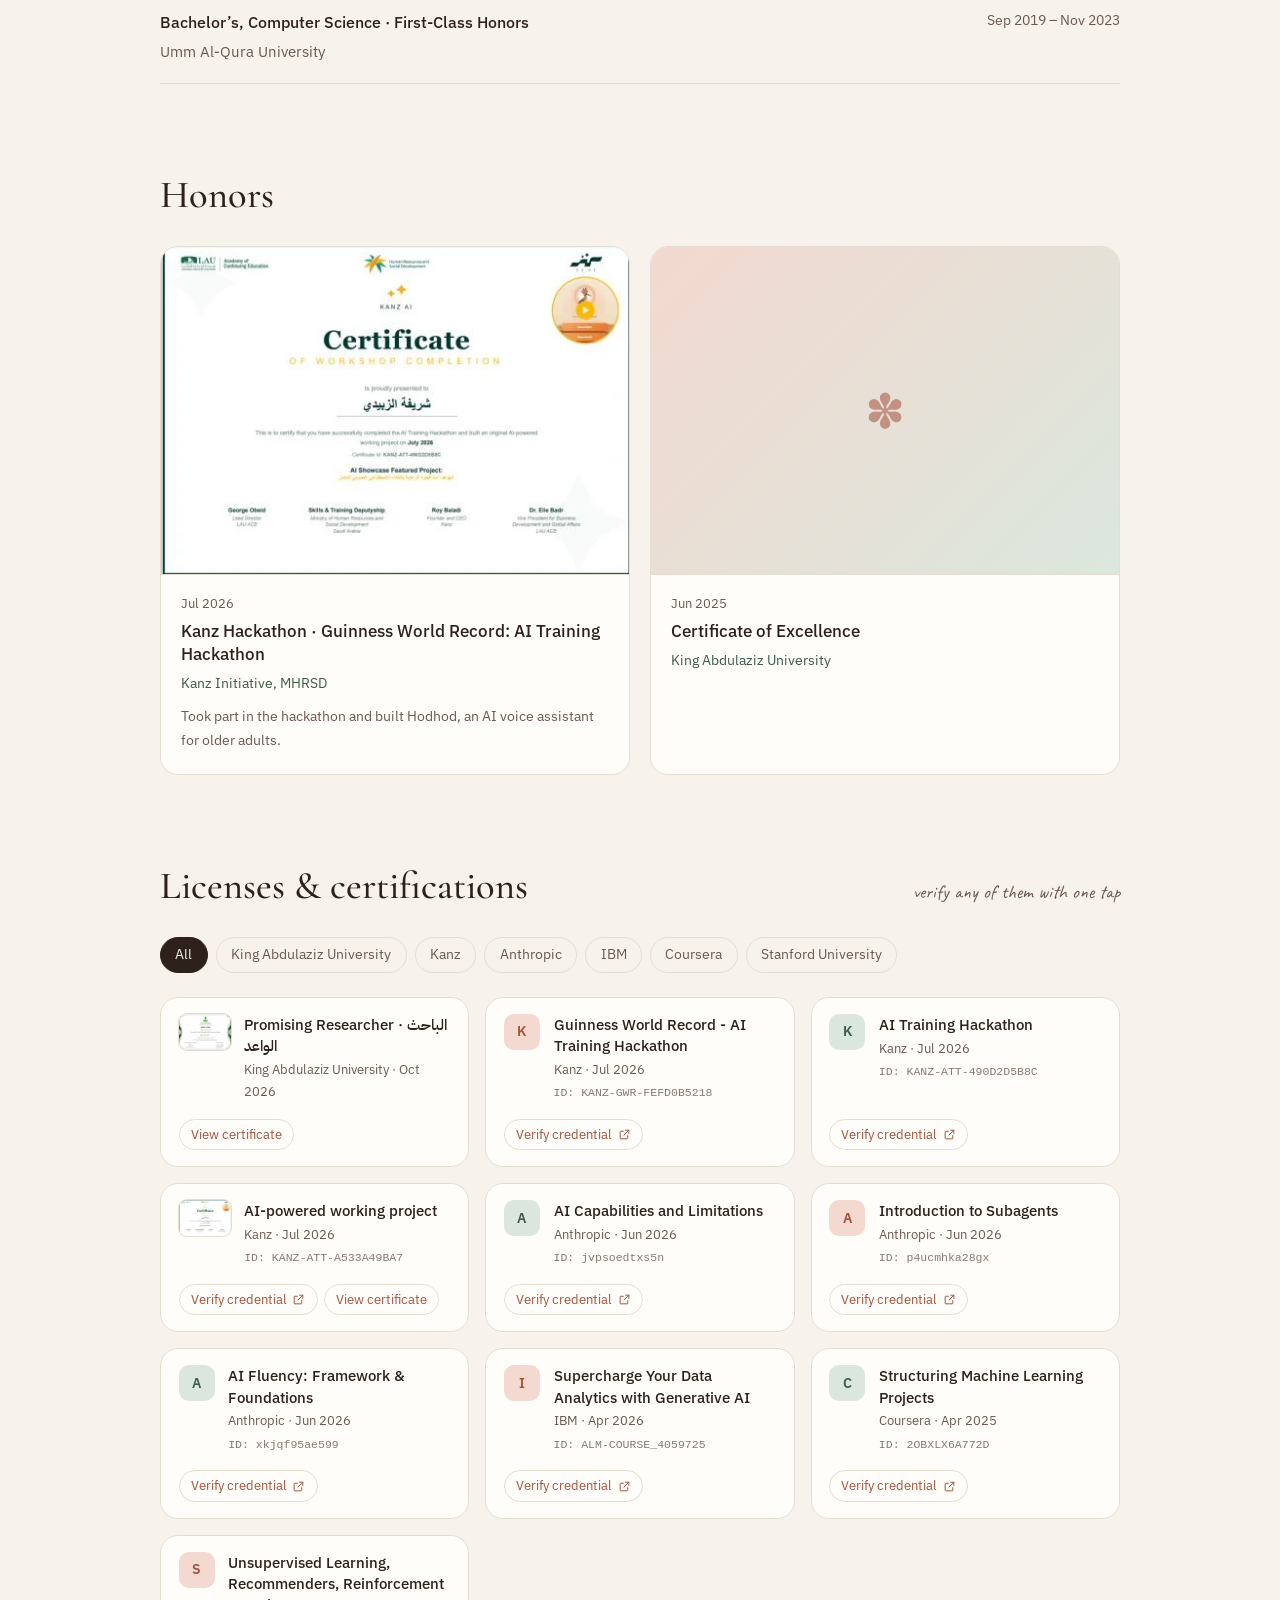
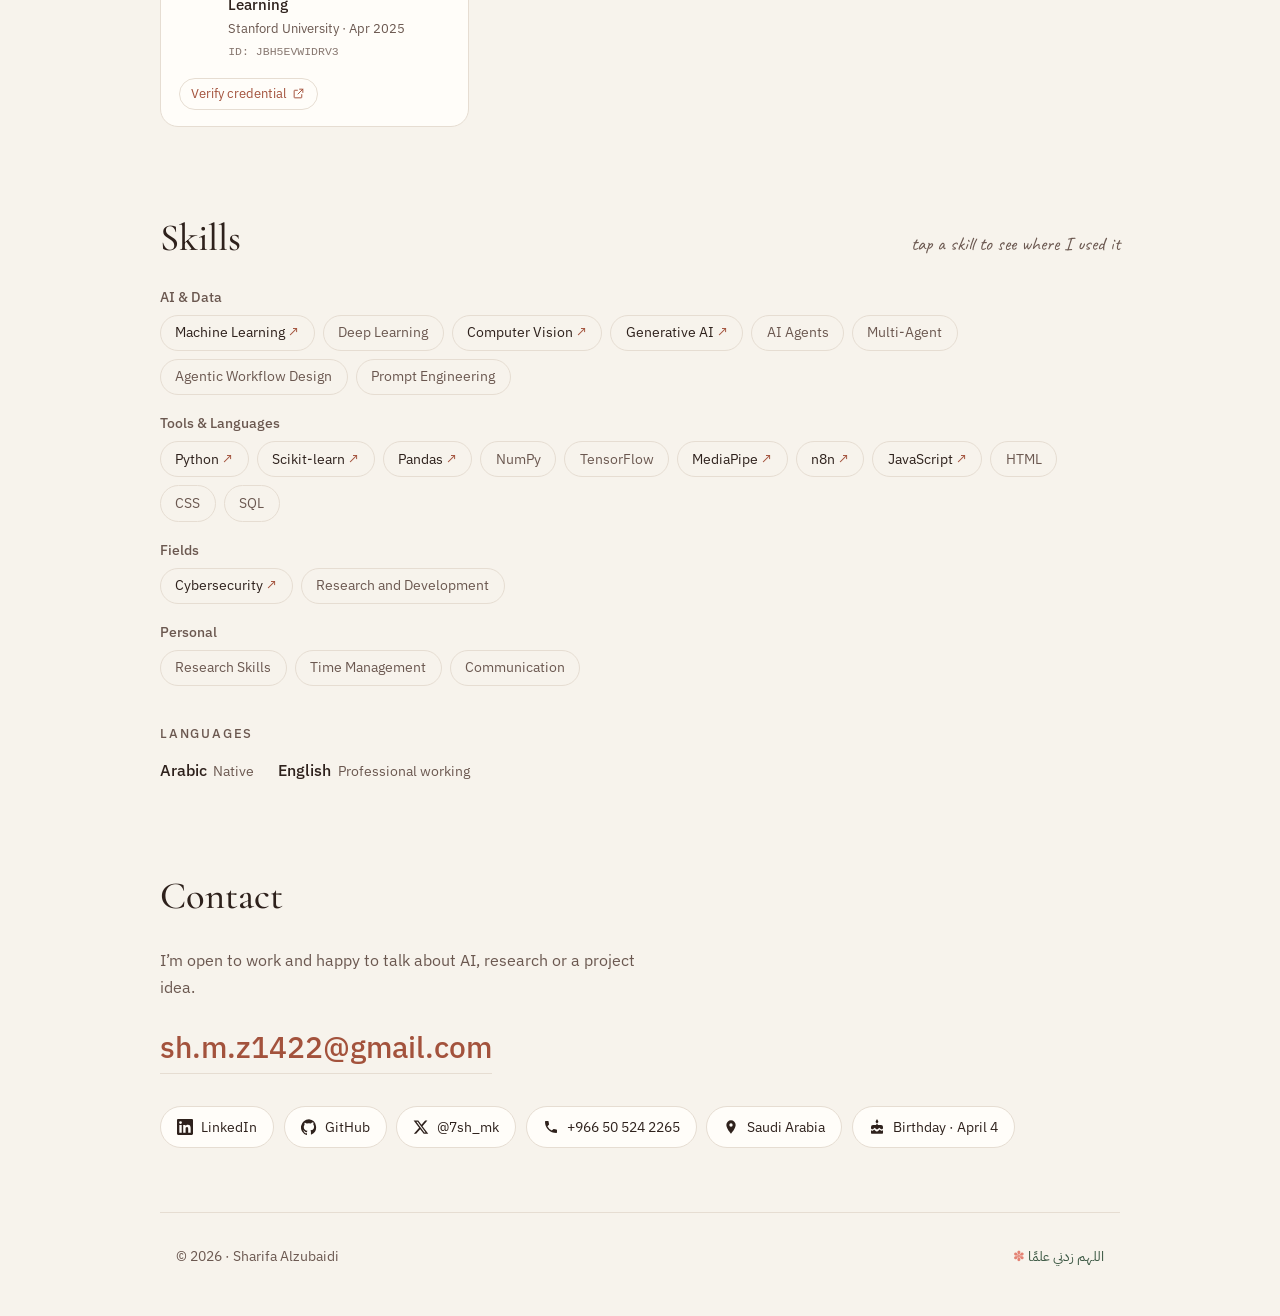
==== commit e4cd688d: "Show honors as image cards Each honor is a card with its certificate image (opens in the lightbox); " ====
--- a/index.html
+++ b/index.html
@@ -113,7 +113,7 @@
 
     <section class="section" id="recognition">
       <div class="section__head"><h2 data-i18n="rec.honors">Honors</h2></div>
-      <ul class="rows" id="honorList"></ul>
+      <ul class="honors" id="honorList"></ul>
     </section>
 
     <section class="section" id="certifications">
--- a/css/style.css
+++ b/css/style.css
@@ -241,6 +241,22 @@
 .row__date { color: var(--muted); font-size: .85rem; grid-row: 1; grid-column: 2; white-space: nowrap; }
 .row__desc { color: var(--muted); font-size: .9rem; grid-column: 1 / -1; }
 
+/* Honors */
+.honors { list-style: none; margin: 0; padding: 0; display: grid; grid-template-columns: repeat(auto-fill, minmax(min(100%, 340px), 1fr)); gap: 1.25rem; }
+.honor { display: flex; flex-direction: column; background: var(--surface); border: 1px solid var(--line); border-radius: var(--radius); overflow: hidden; transition: transform .35s var(--ease), box-shadow .35s var(--ease); }
+.honor:hover { transform: translateY(-3px); box-shadow: var(--shadow); }
+.honor__media { all: unset; display: block; aspect-ratio: 10 / 7; background: #fff; border-bottom: 1px solid var(--line); overflow: hidden; cursor: zoom-in; }
+.honor__media img { width: 100%; height: 100%; object-fit: cover; transition: transform .6s var(--ease); }
+.honor__media:hover img { transform: scale(1.03); }
+.honor__media:focus-visible { outline: 2px solid var(--primary); outline-offset: -2px; }
+.honor__media--empty { cursor: default; display: grid; place-items: center; background: linear-gradient(135deg, var(--blush), var(--mint)); }
+.honor__media--empty span { font-size: 3rem; color: var(--primary); opacity: .55; }
+.honor__body { padding: 1.1rem 1.25rem 1.3rem; display: grid; gap: .3rem; }
+.honor__date { font-size: .8rem; color: var(--muted); }
+.honor__title { font-size: 1.05rem; font-weight: 500; line-height: 1.4; }
+.honor__issuer { color: var(--secondary); font-size: .9rem; }
+.honor__desc { color: var(--muted); font-size: .9rem; margin-top: .2rem; }
+
 /* Certifications */
 .certs { list-style: none; margin: 0; padding: 0; display: grid; grid-template-columns: repeat(auto-fill, minmax(min(100%, 280px), 1fr)); gap: 1rem; }
 .cert { display: flex; flex-direction: column; border: 1px solid var(--line); border-radius: var(--radius); background: var(--surface); overflow: hidden; transition: transform .35s var(--ease), box-shadow .35s var(--ease); }
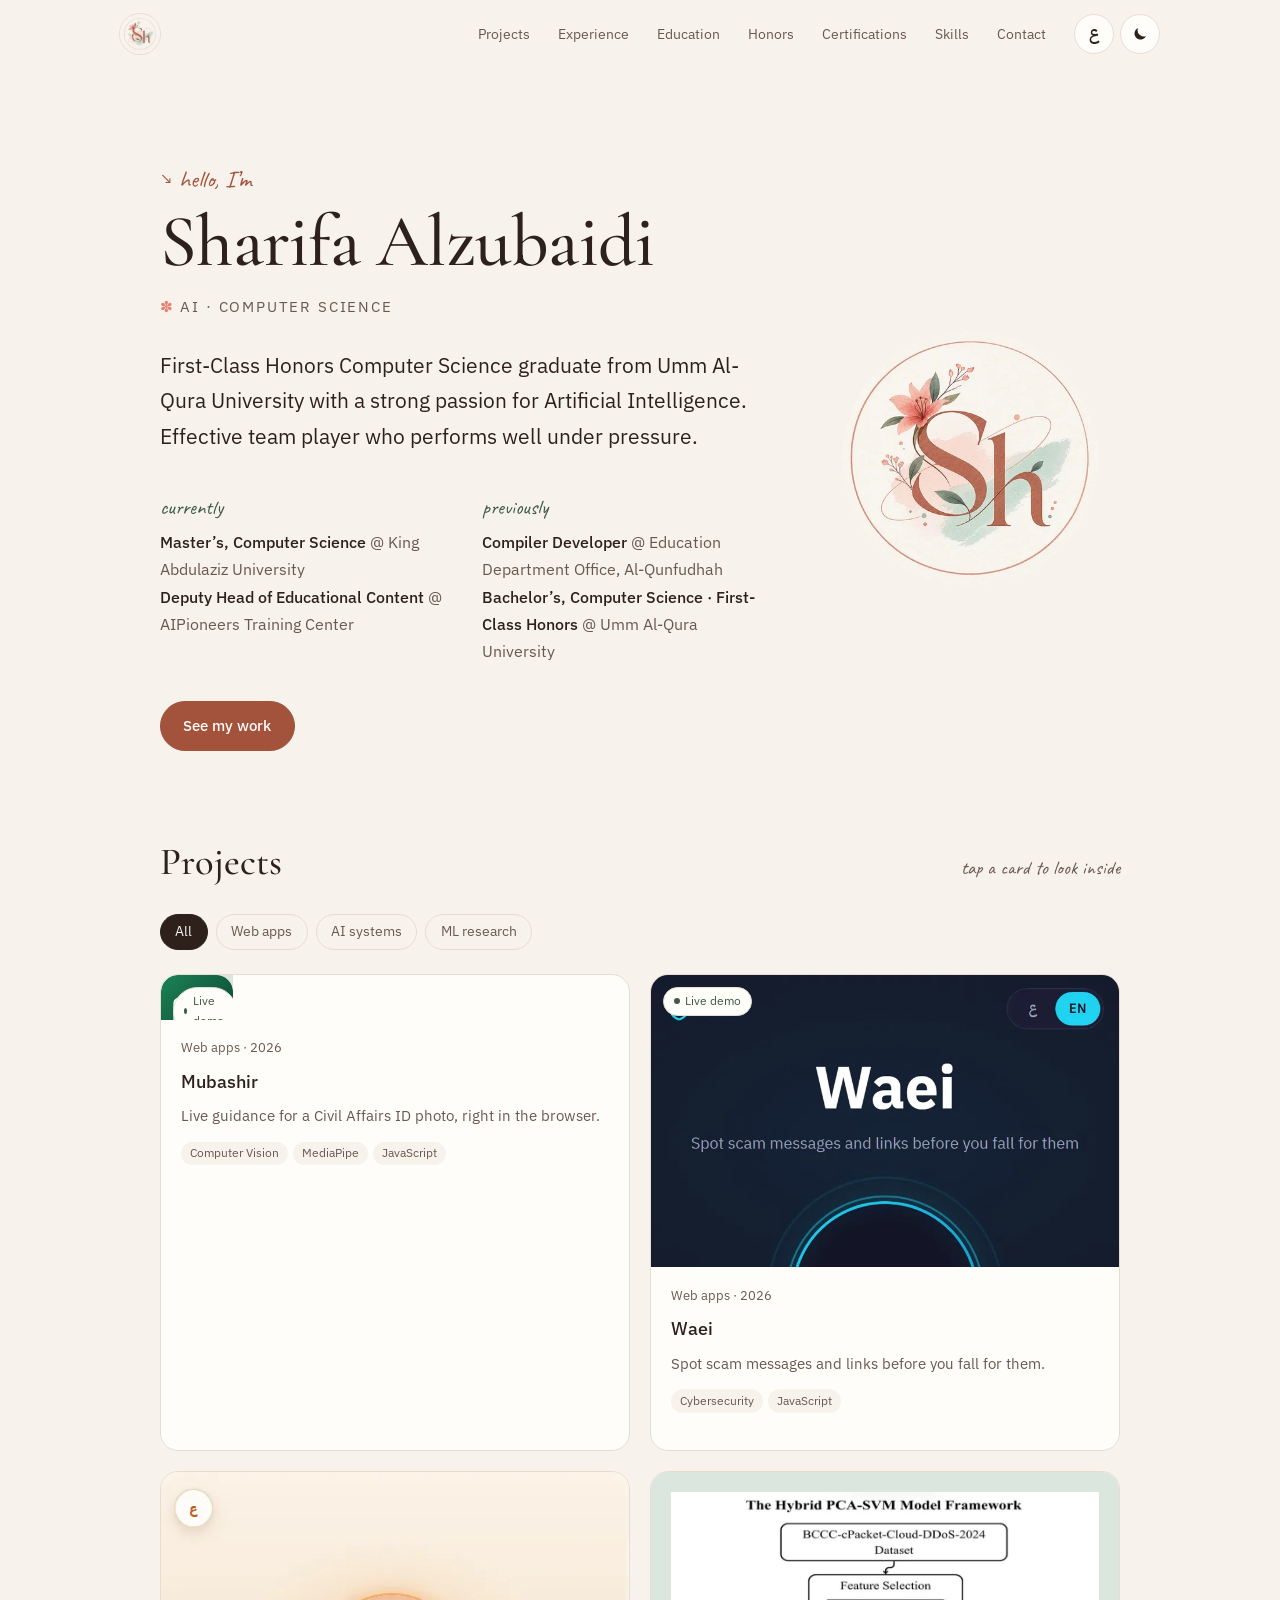
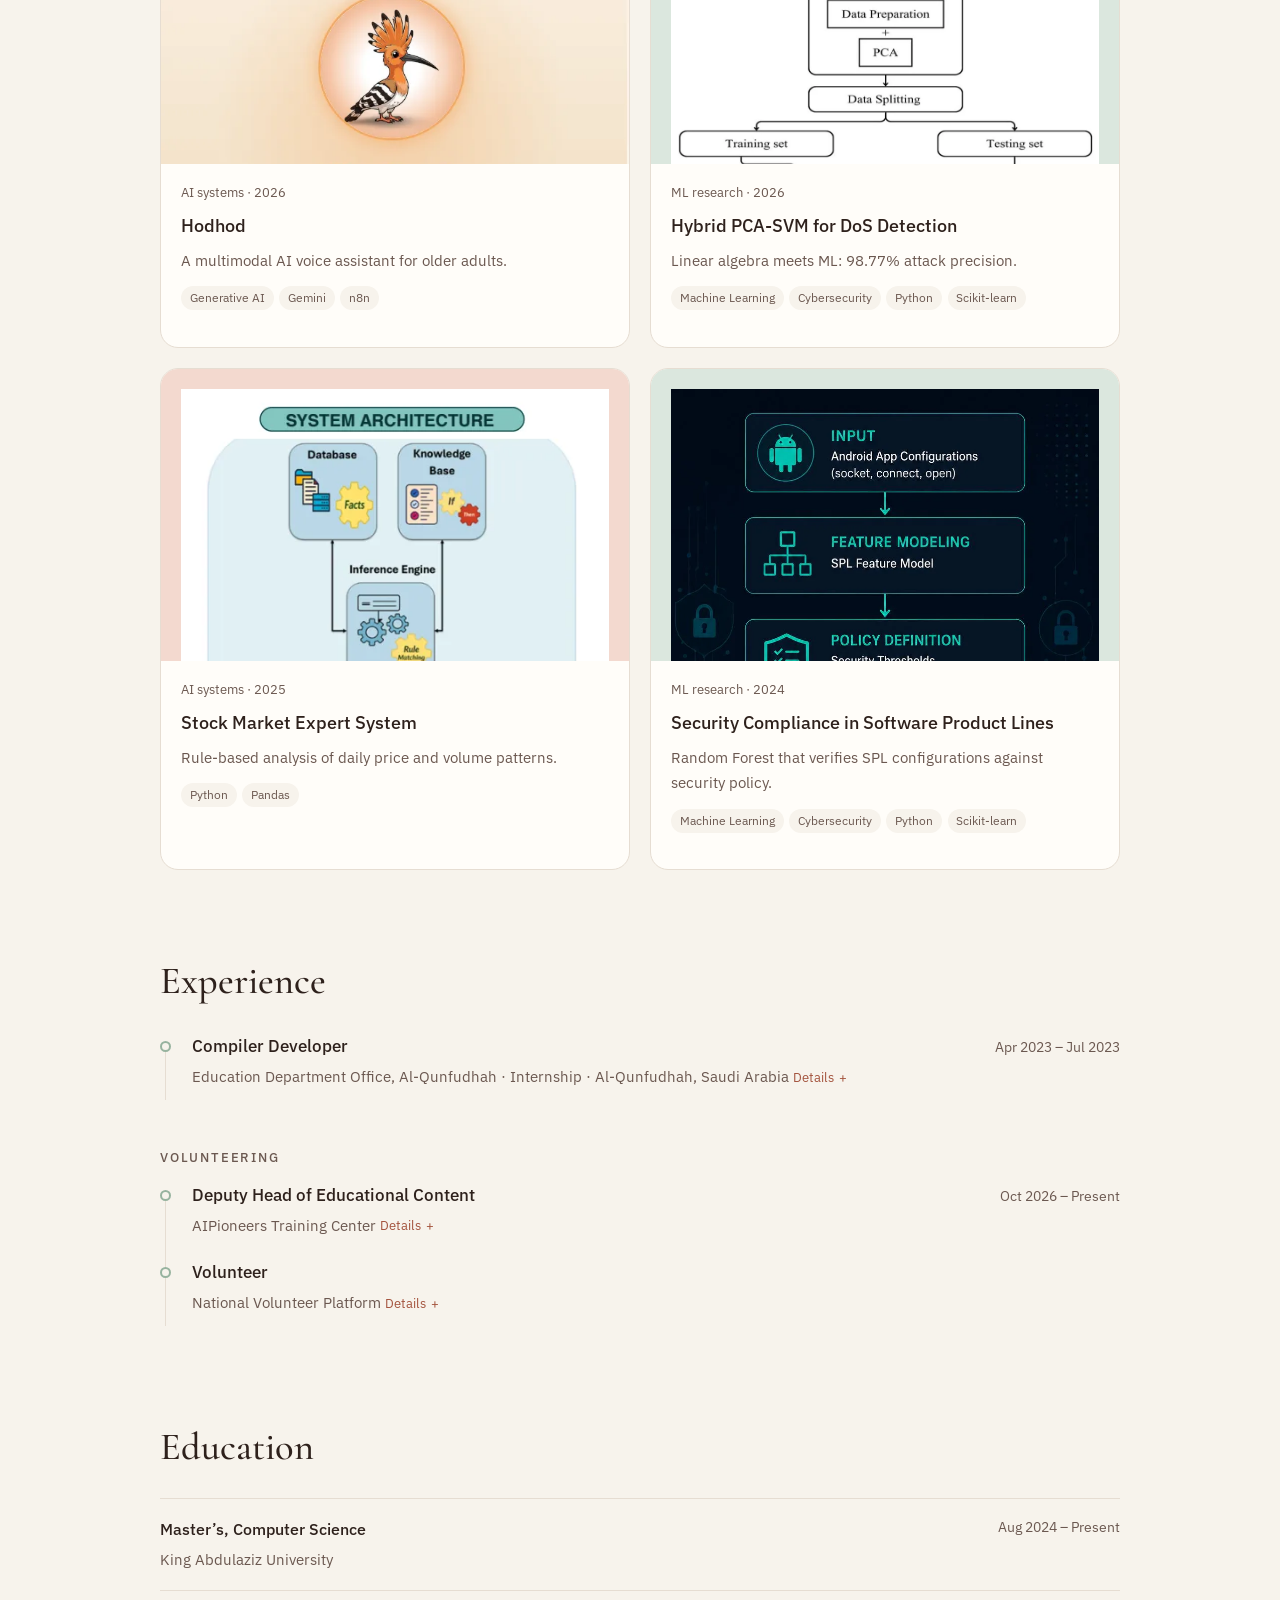
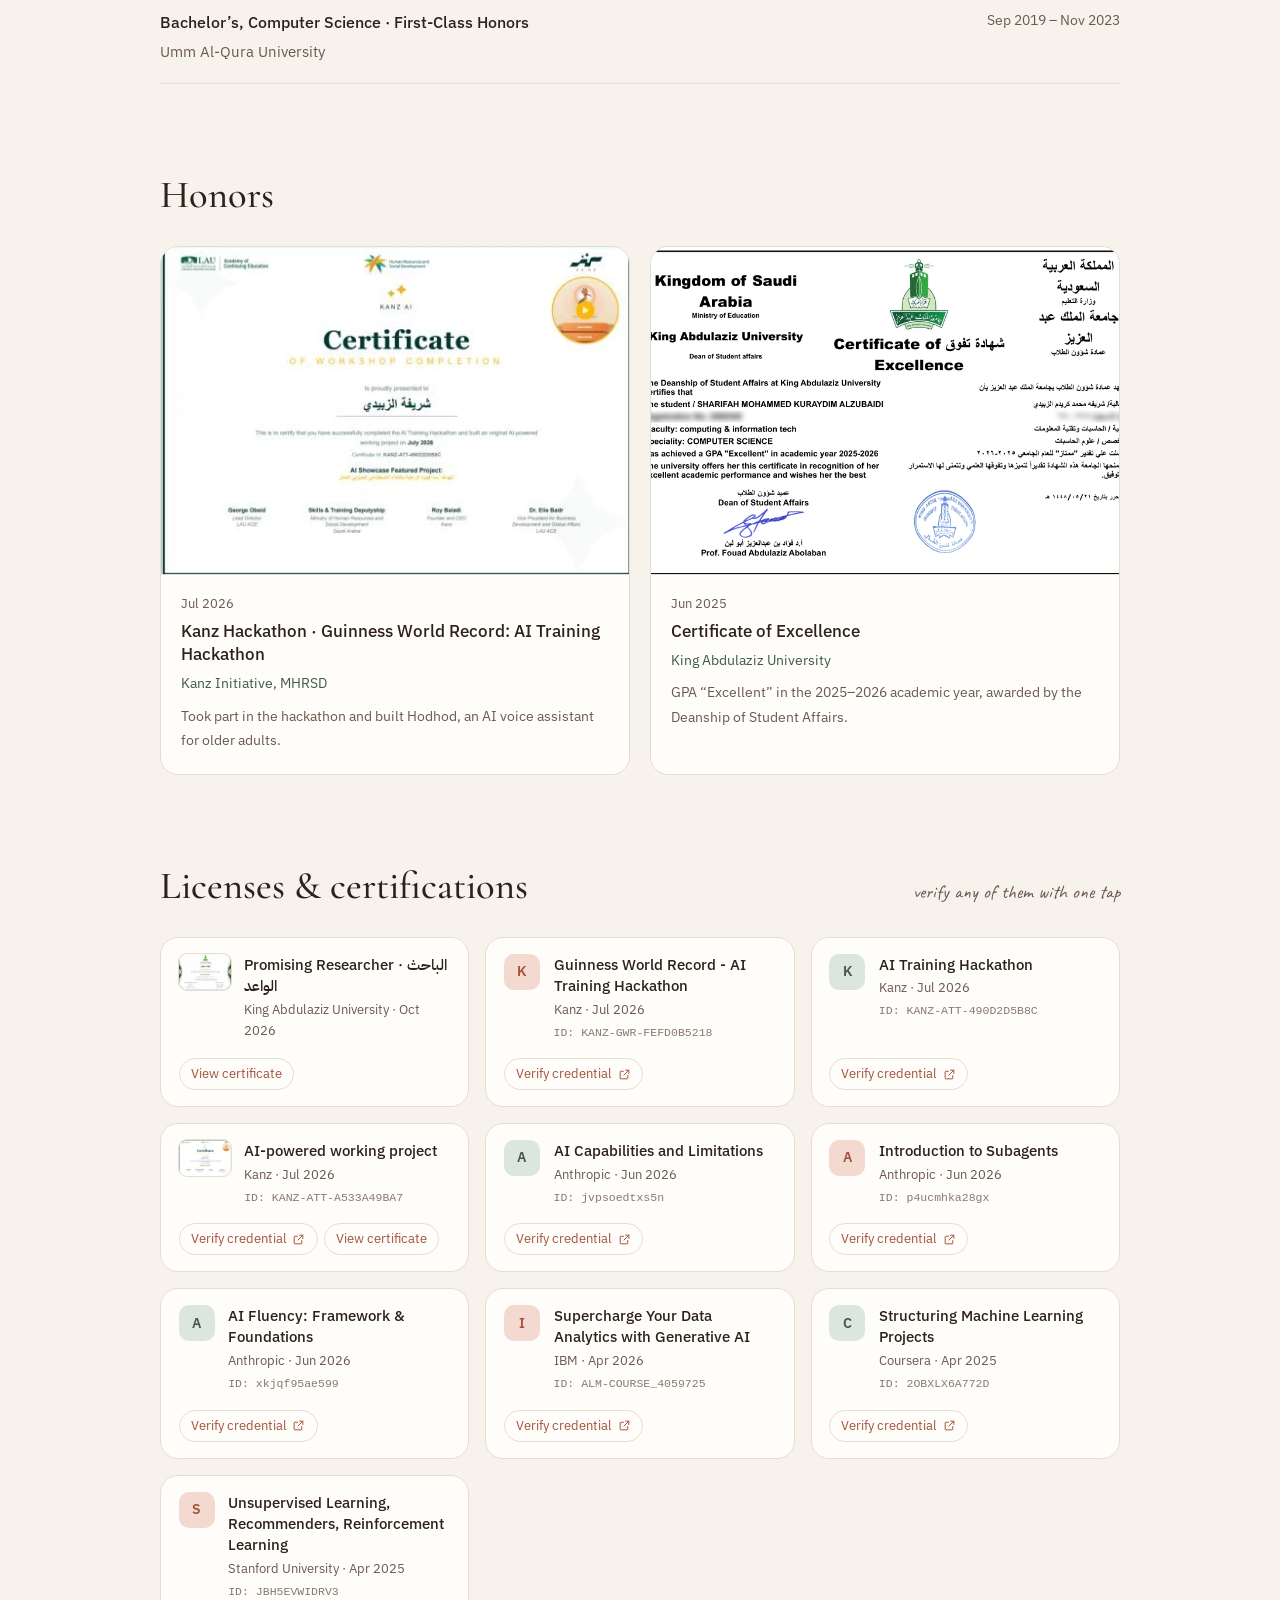
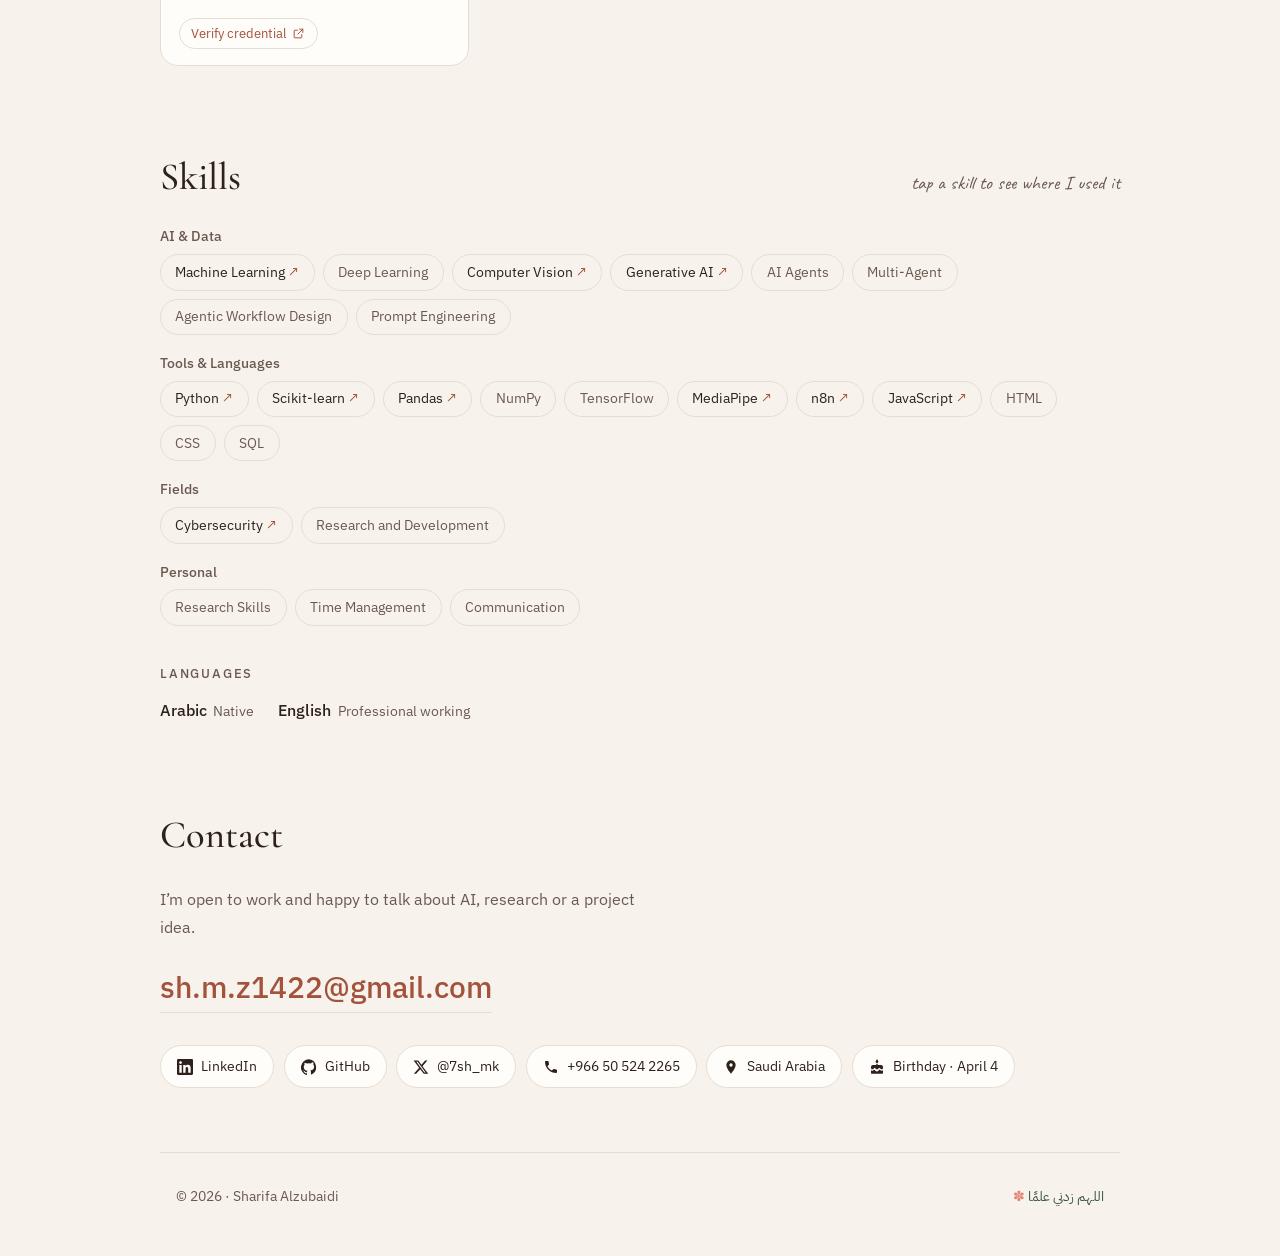
==== commit 0138ab2e: "Remove issuer filters from certifications" ====
--- a/index.html
+++ b/index.html
@@ -24,7 +24,7 @@
   <link rel="preconnect" href="https://fonts.googleapis.com">
   <link rel="preconnect" href="https://fonts.gstatic.com" crossorigin>
   <link href="https://fonts.googleapis.com/css2?family=Caveat:wght@500&family=Cormorant+Garamond:wght@500;600&family=IBM+Plex+Sans+Arabic:wght@400;500;600&family=IBM+Plex+Sans:wght@400;500;600&display=swap" rel="stylesheet">
-  <link rel="stylesheet" href="css/style.css">
+  <link rel="stylesheet" href="css/style.css?v=4">
 
   <script>
     // Apply saved theme and language before first paint to avoid a flash.
@@ -121,7 +121,6 @@
         <h2 data-i18n="rec.certs">Licenses & certifications</h2>
         <p class="hand hand--small" data-i18n="rec.hint">verify any of them with one tap</p>
       </div>
-      <div class="chips" id="certFilters" role="toolbar" aria-label="Filter certifications"></div>
       <ul class="certs" id="certList"></ul>
     </section>
 
@@ -174,6 +173,6 @@
   </dialog>
 
   <noscript><p class="noscript">This site needs JavaScript to load its content.</p></noscript>
-  <script src="js/main.js" defer></script>
+  <script src="js/main.js?v=4" defer></script>
 </body>
 </html>
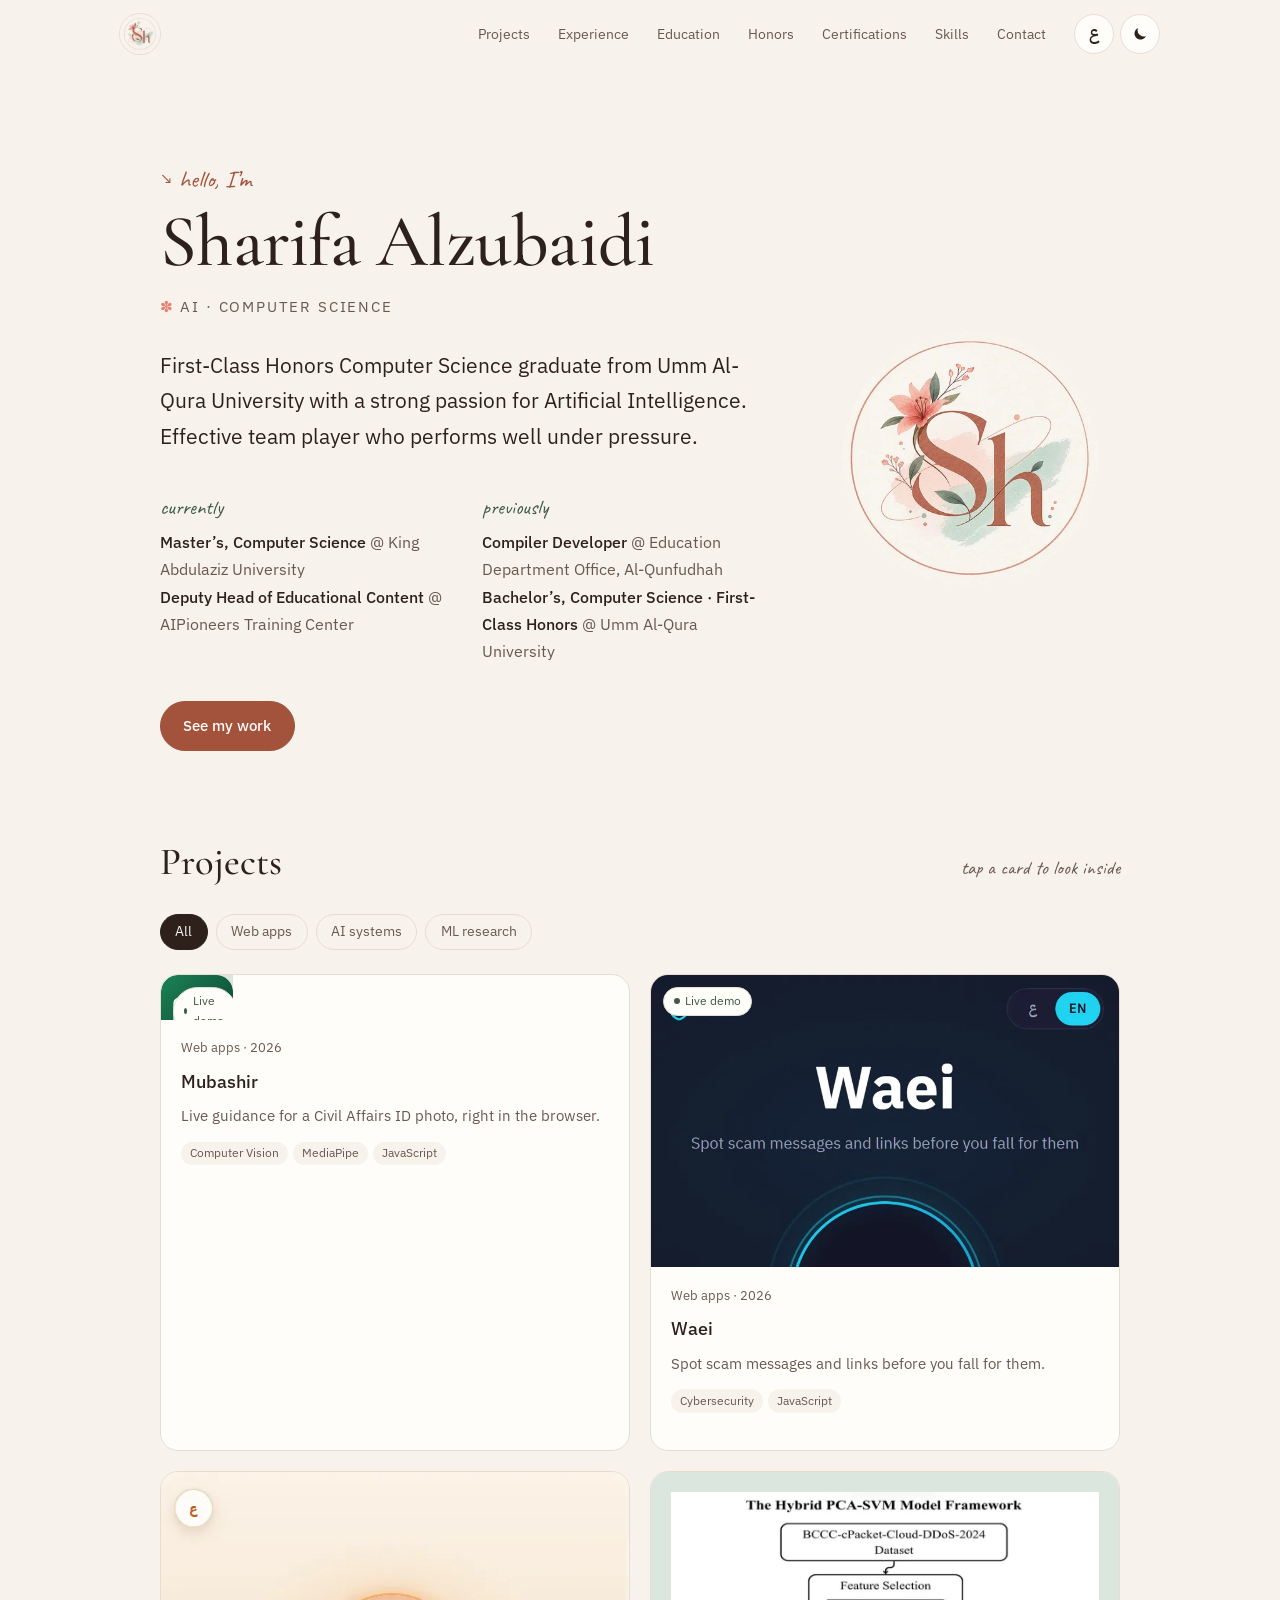
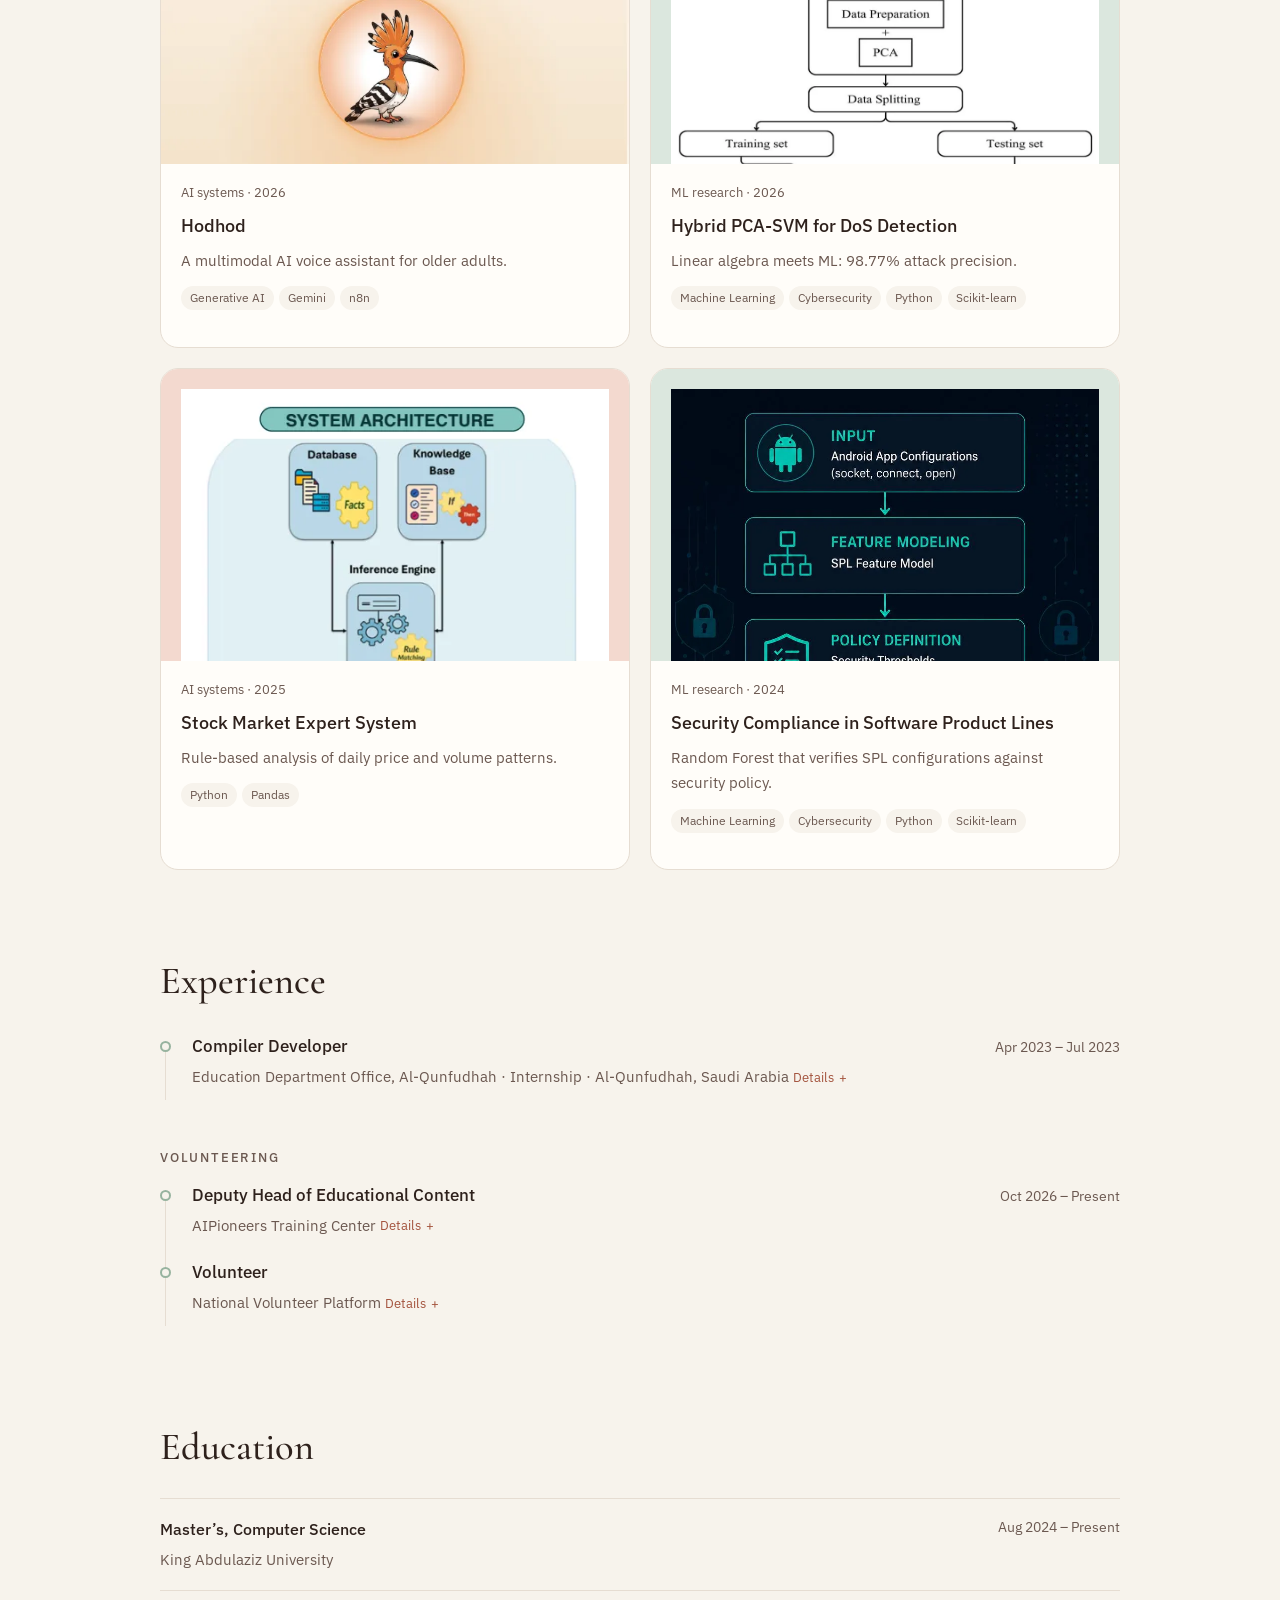
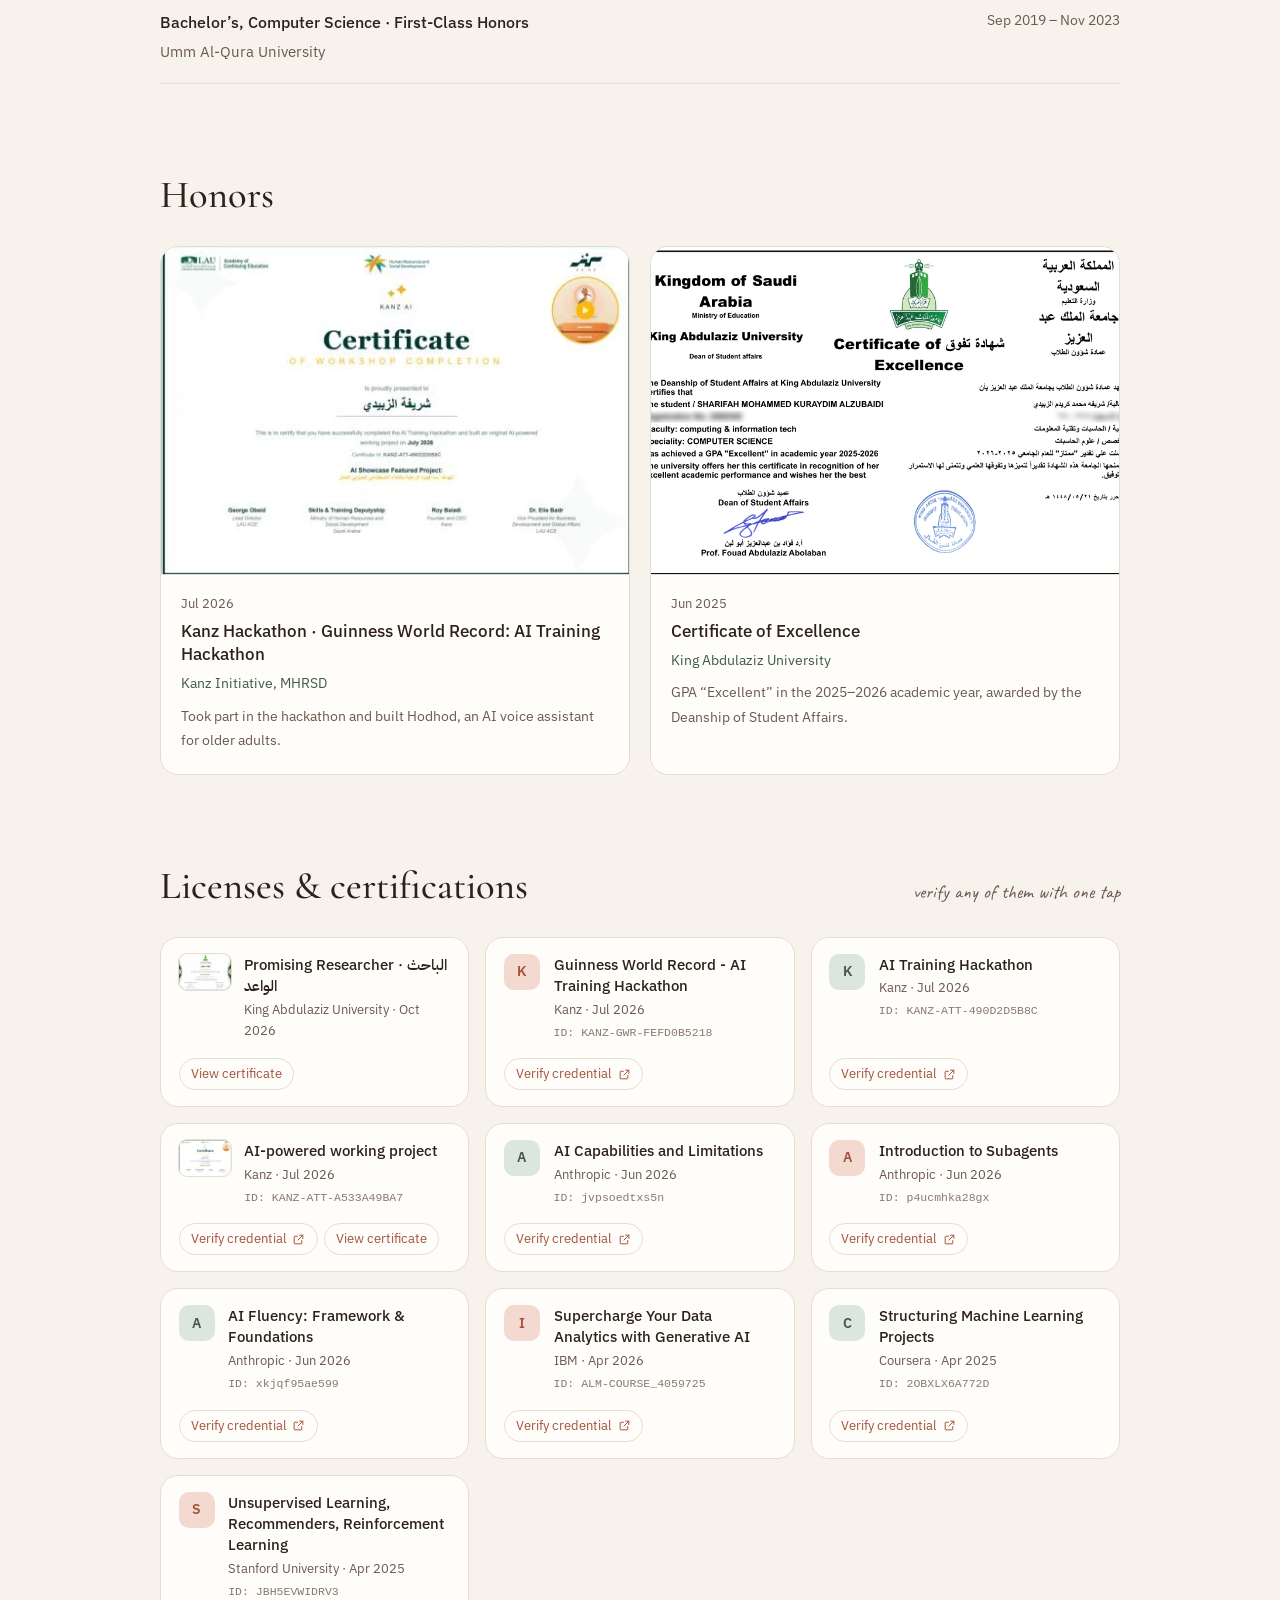
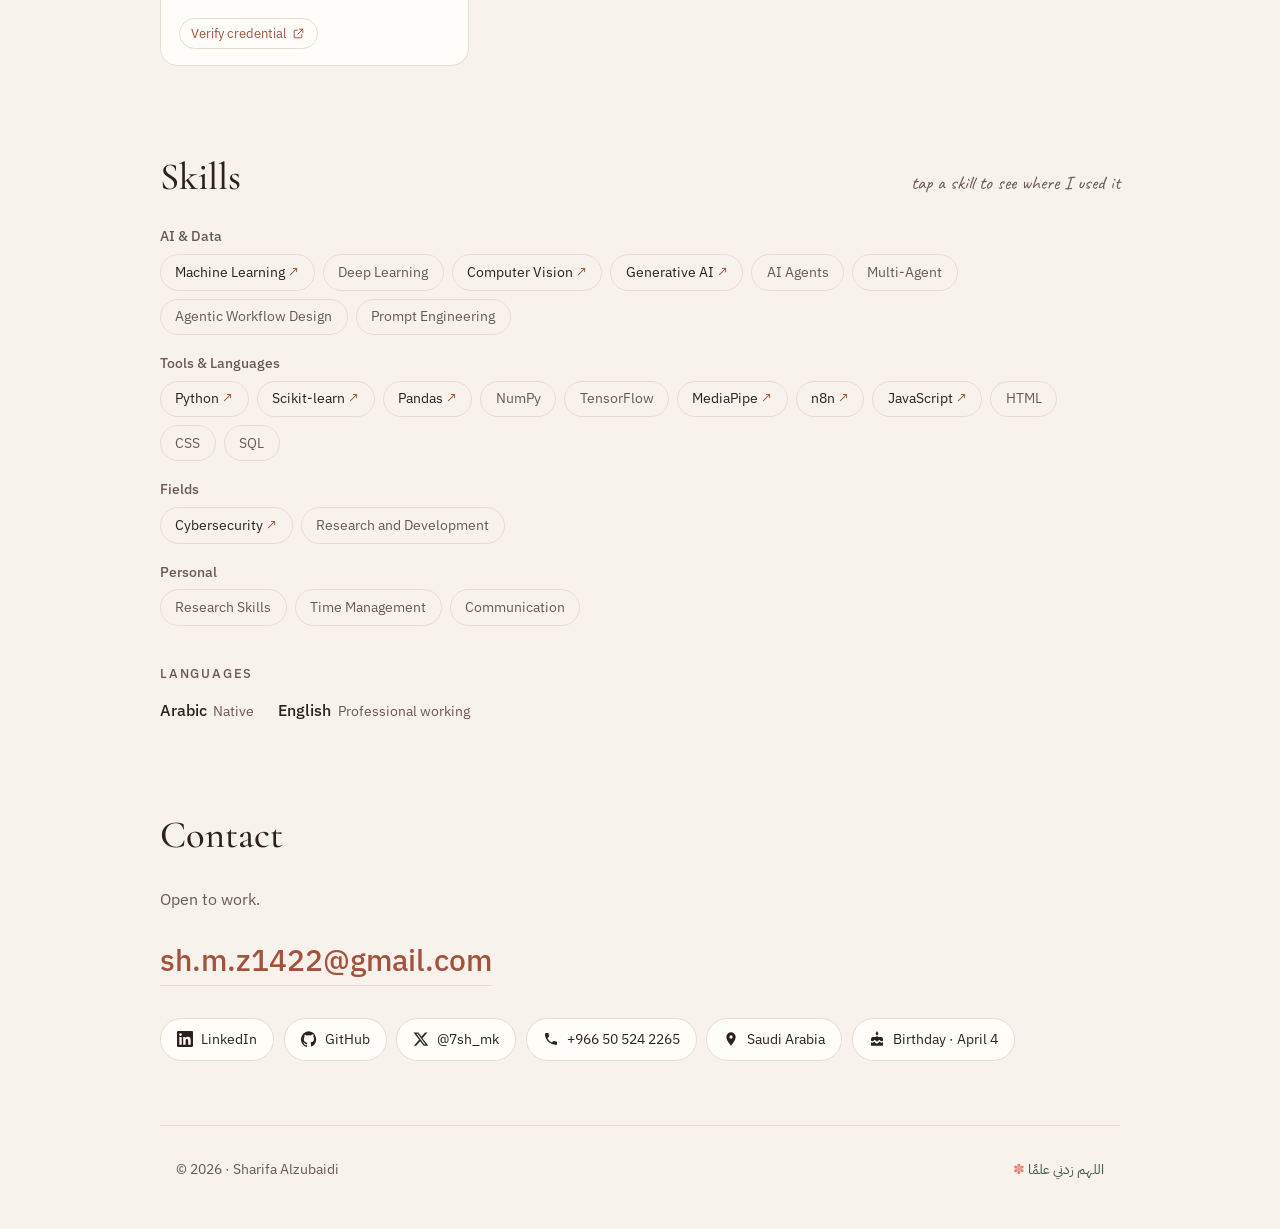
==== commit ab9c331d: "Shorten contact line to open to work" ====
--- a/index.html
+++ b/index.html
@@ -24,7 +24,7 @@
   <link rel="preconnect" href="https://fonts.googleapis.com">
   <link rel="preconnect" href="https://fonts.gstatic.com" crossorigin>
   <link href="https://fonts.googleapis.com/css2?family=Caveat:wght@500&family=Cormorant+Garamond:wght@500;600&family=IBM+Plex+Sans+Arabic:wght@400;500;600&family=IBM+Plex+Sans:wght@400;500;600&display=swap" rel="stylesheet">
-  <link rel="stylesheet" href="css/style.css?v=4">
+  <link rel="stylesheet" href="css/style.css?v=5">
 
   <script>
     // Apply saved theme and language before first paint to avoid a flash.
@@ -136,7 +136,7 @@
 
     <section class="section contact" id="contact">
       <div class="section__head"><h2 data-i18n="nav.contact">Contact</h2></div>
-      <p class="contact__lead" data-i18n="contact.lead">I’m open to work and happy to talk about AI, research or a project idea.</p>
+      <p class="contact__lead" data-i18n="contact.lead">Open to work.</p>
       <a class="contact__email" id="emailLink" href="#"></a>
       <ul class="contact__list" id="contactList"></ul>
     </section>
@@ -173,6 +173,6 @@
   </dialog>
 
   <noscript><p class="noscript">This site needs JavaScript to load its content.</p></noscript>
-  <script src="js/main.js?v=4" defer></script>
+  <script src="js/main.js?v=5" defer></script>
 </body>
 </html>
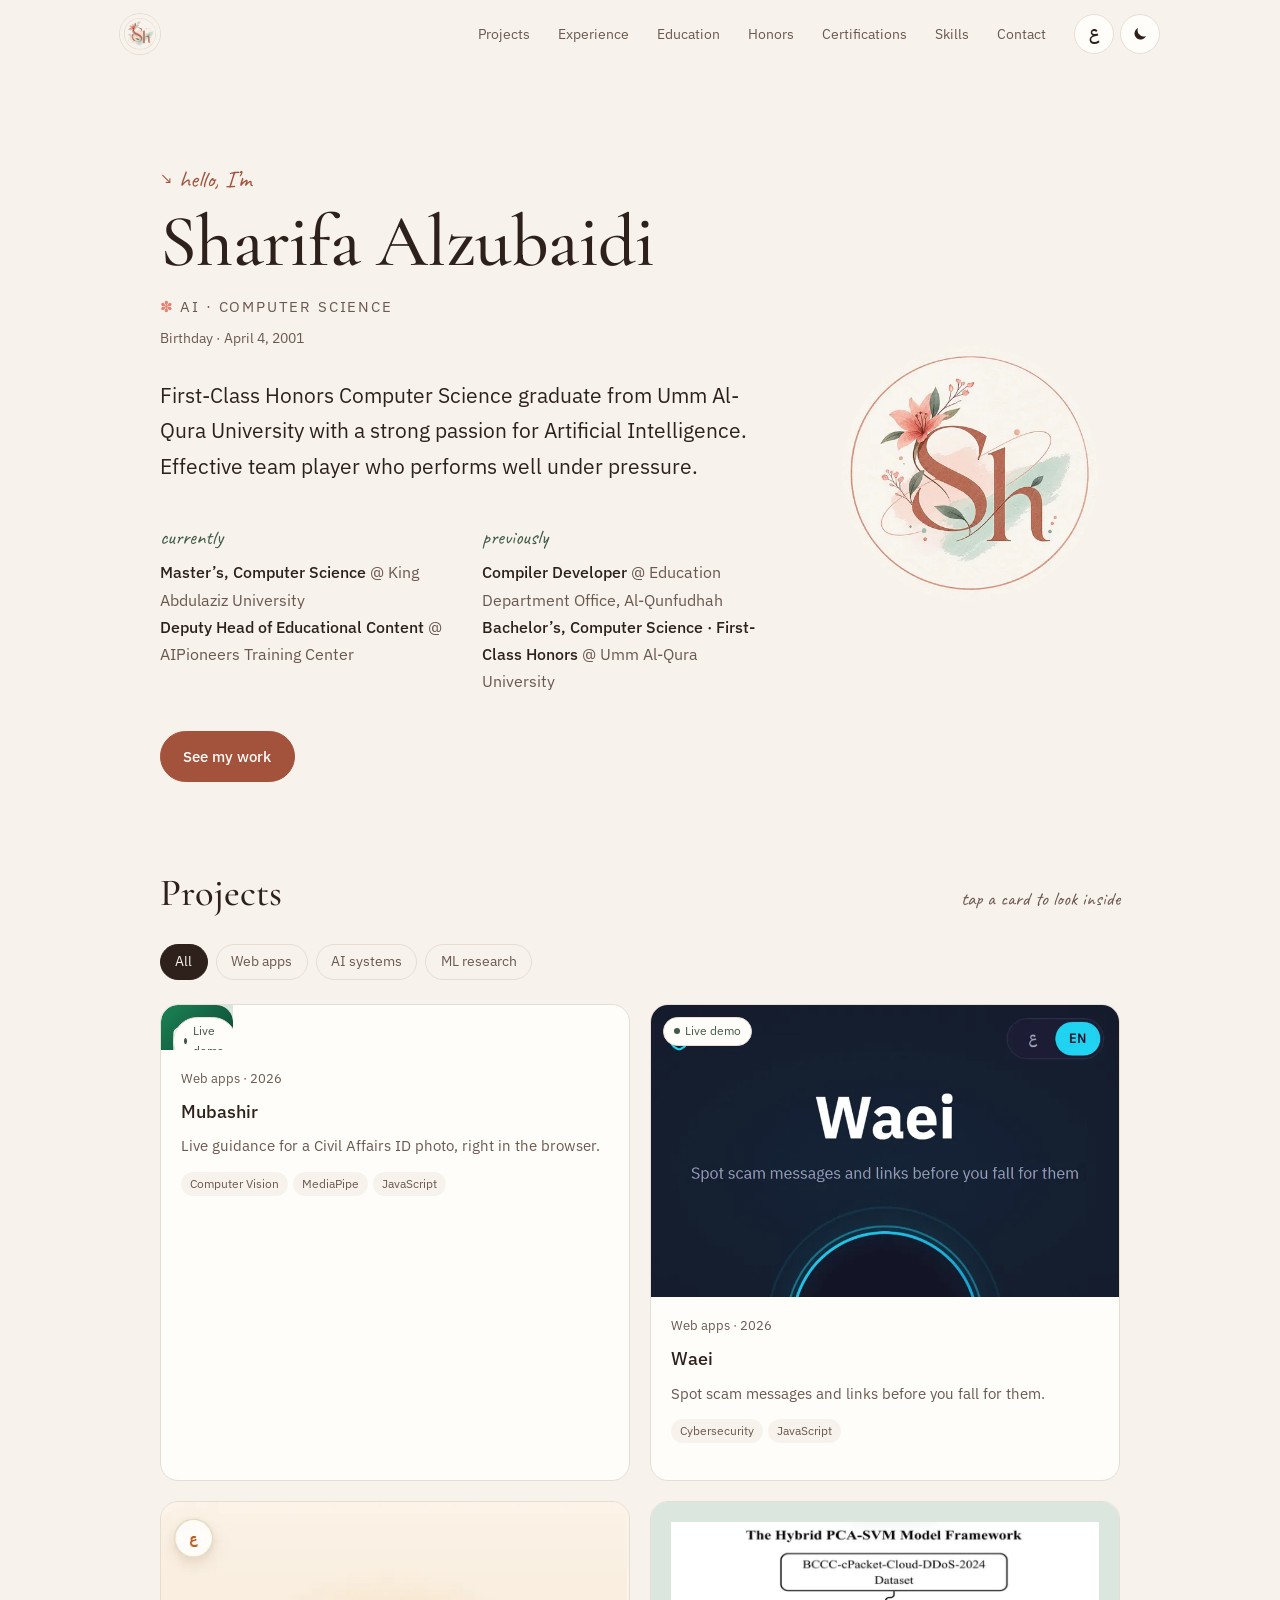
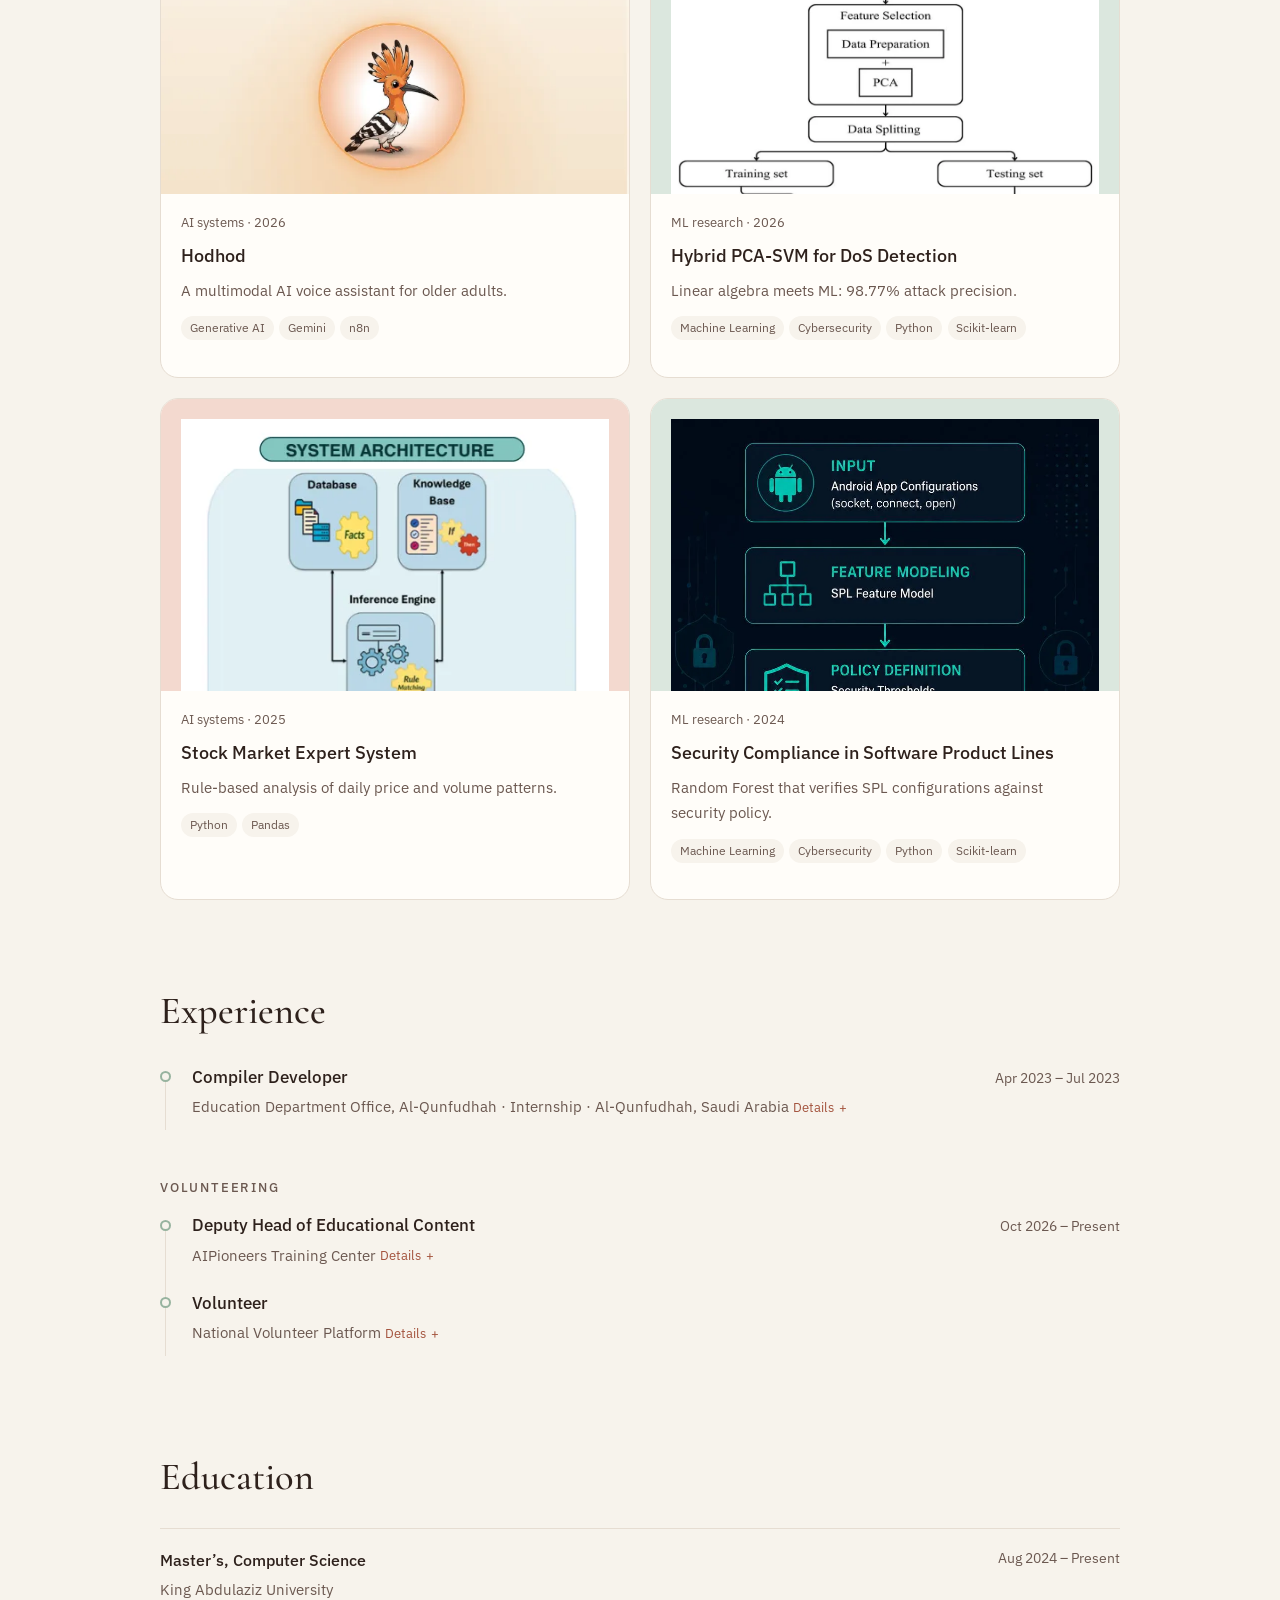
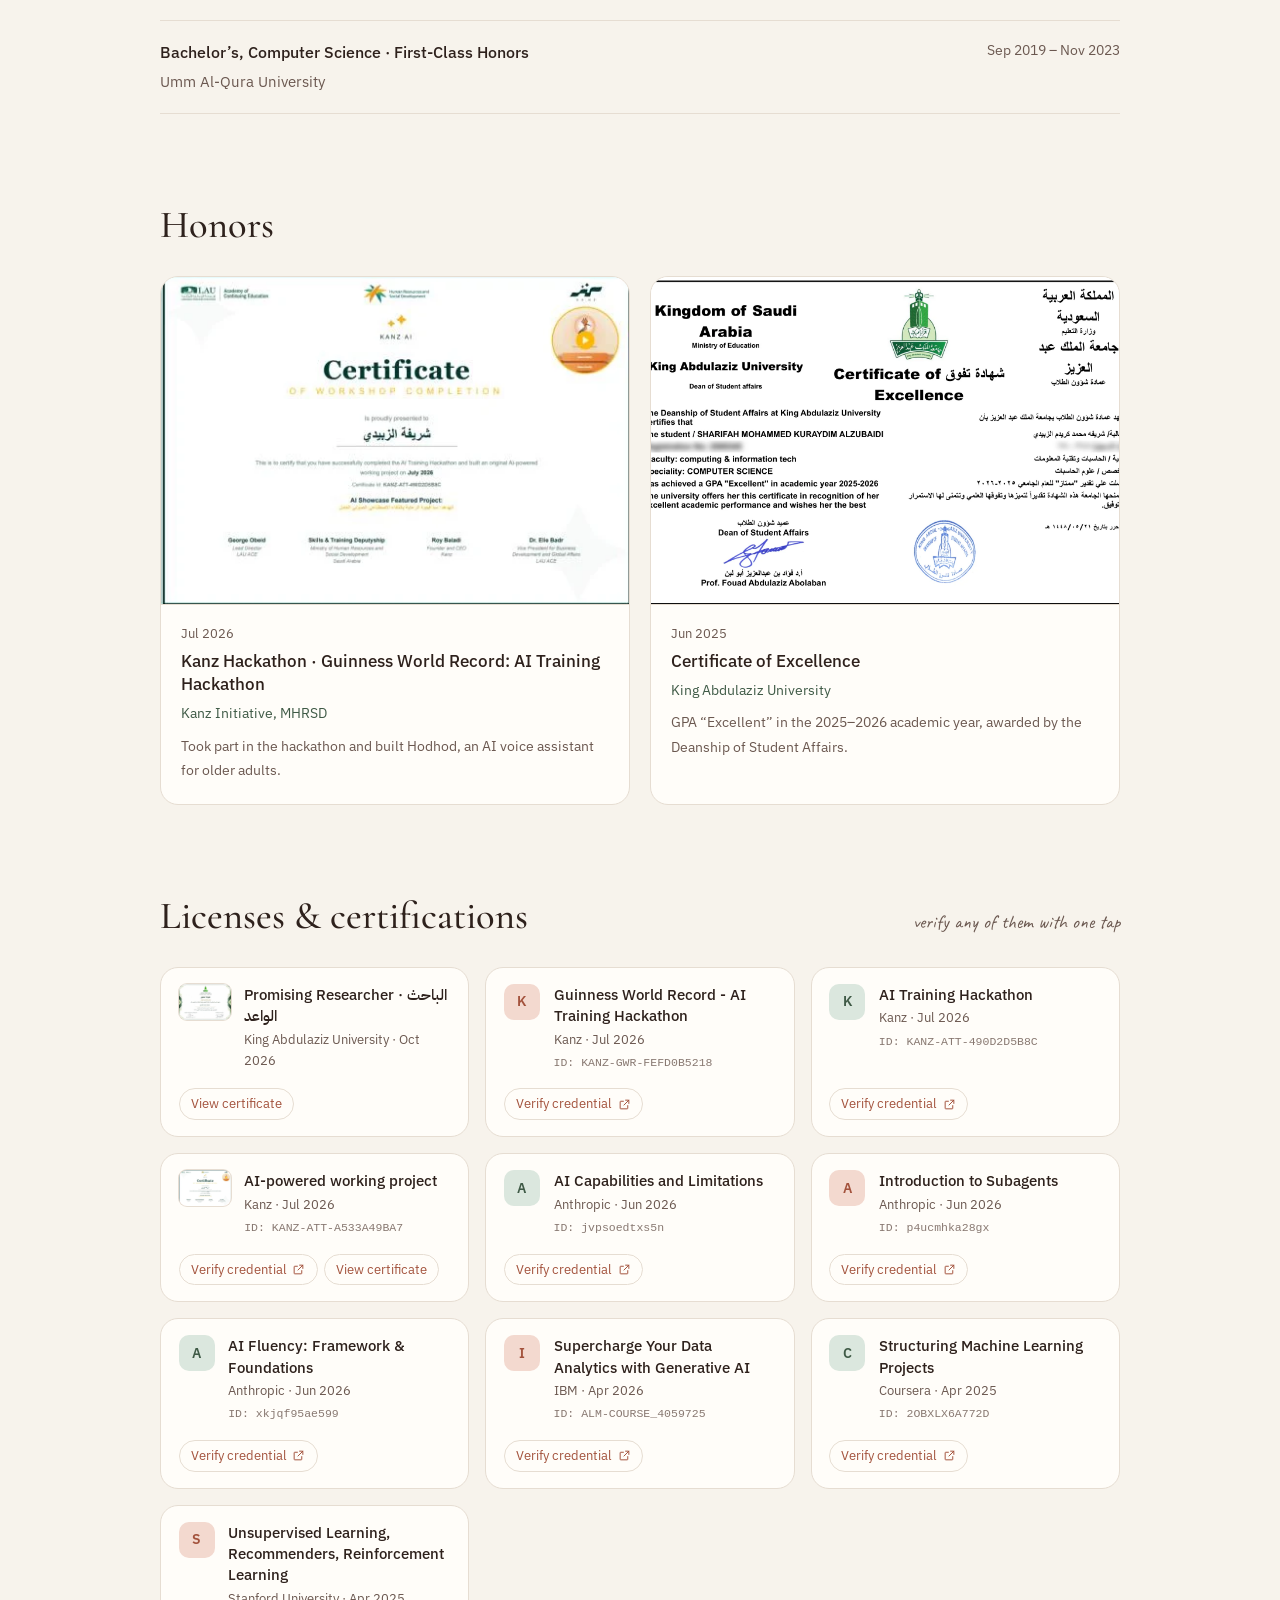
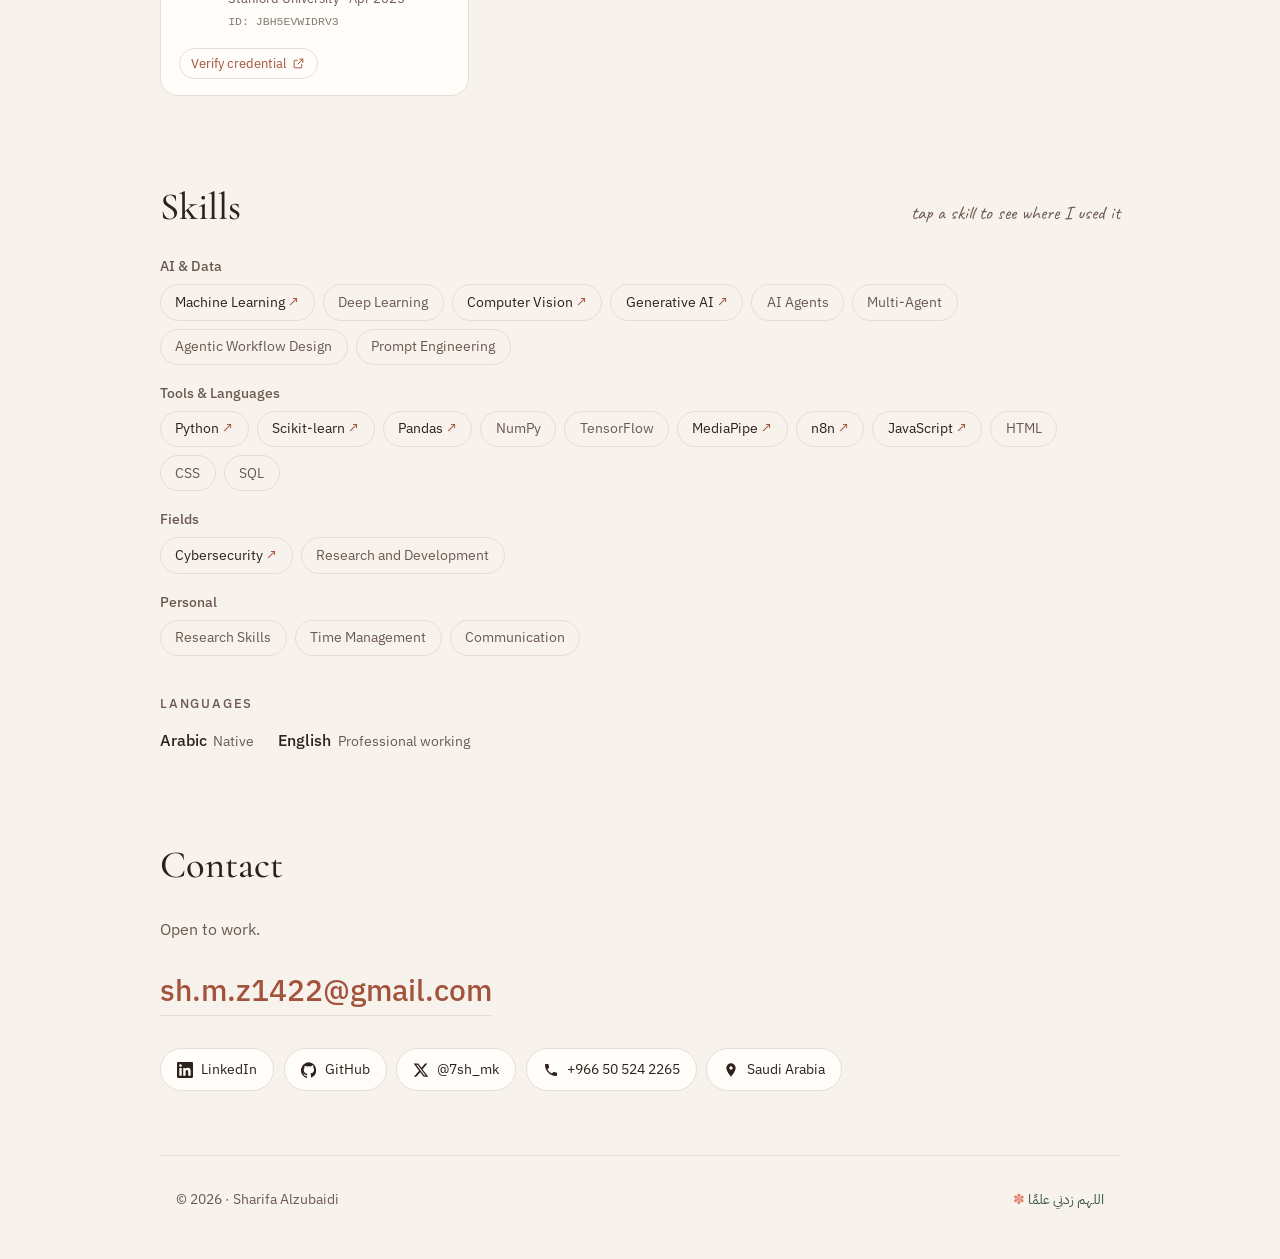
==== commit 3092d9e3: "Move birthday to the top of the page" ====
--- a/index.html
+++ b/index.html
@@ -24,7 +24,7 @@
   <link rel="preconnect" href="https://fonts.googleapis.com">
   <link rel="preconnect" href="https://fonts.gstatic.com" crossorigin>
   <link href="https://fonts.googleapis.com/css2?family=Caveat:wght@500&family=Cormorant+Garamond:wght@500;600&family=IBM+Plex+Sans+Arabic:wght@400;500;600&family=IBM+Plex+Sans:wght@400;500;600&display=swap" rel="stylesheet">
-  <link rel="stylesheet" href="css/style.css?v=5">
+  <link rel="stylesheet" href="css/style.css?v=6">
 
   <script>
     // Apply saved theme and language before first paint to avoid a flash.
@@ -70,6 +70,7 @@
       <p class="hand" data-i18n="hero.hello">hello, I’m</p>
       <h1 class="hero__name" data-bind="basics.name"></h1>
       <p class="hero__tagline"><span class="star" aria-hidden="true">✽</span> <span data-bind="basics.tagline"></span></p>
+      <p class="hero__meta" id="heroBirthday"></p>
       <p class="hero__about" data-bind="basics.about"></p>
 
       <dl class="now">
@@ -173,6 +174,6 @@
   </dialog>
 
   <noscript><p class="noscript">This site needs JavaScript to load its content.</p></noscript>
-  <script src="js/main.js?v=5" defer></script>
+  <script src="js/main.js?v=6" defer></script>
 </body>
 </html>
--- a/css/style.css
+++ b/css/style.css
@@ -134,6 +134,7 @@
 .hero__tagline { color: var(--muted); margin-top: .5rem; font-size: .95rem; letter-spacing: .12em; text-transform: uppercase; }
 :lang(ar) .hero__tagline { letter-spacing: 0; text-transform: none; }
 .star { color: var(--accent); display: inline-block; }
+.hero__meta { color: var(--muted); font-size: .9rem; margin-top: .35rem; }
 .hero__about { font-size: clamp(1.1rem, 2.4vw, 1.3rem); margin-top: 1.75rem; max-width: 36em; }
 
 .now { display: grid; grid-template-columns: repeat(auto-fit, minmax(240px, 1fr)); gap: 1.25rem 2rem; margin: 2.25rem 0 0; }
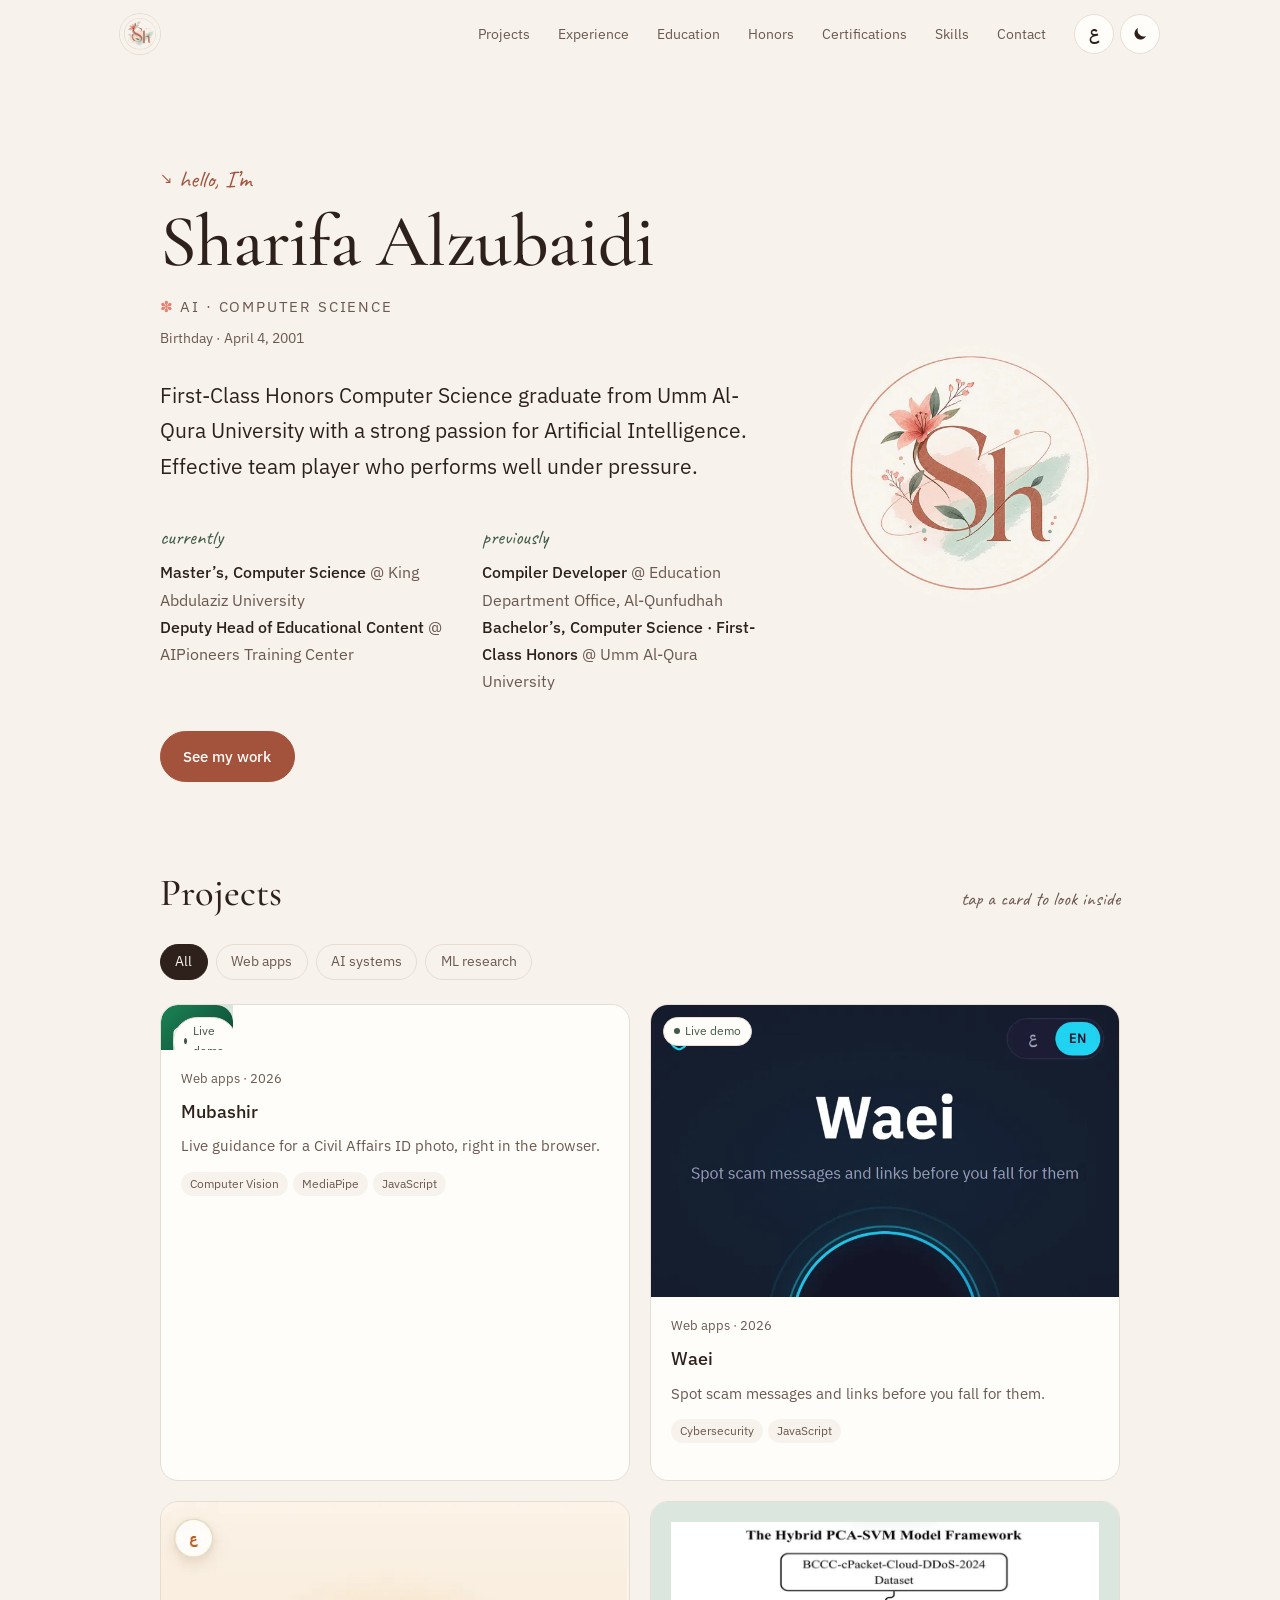
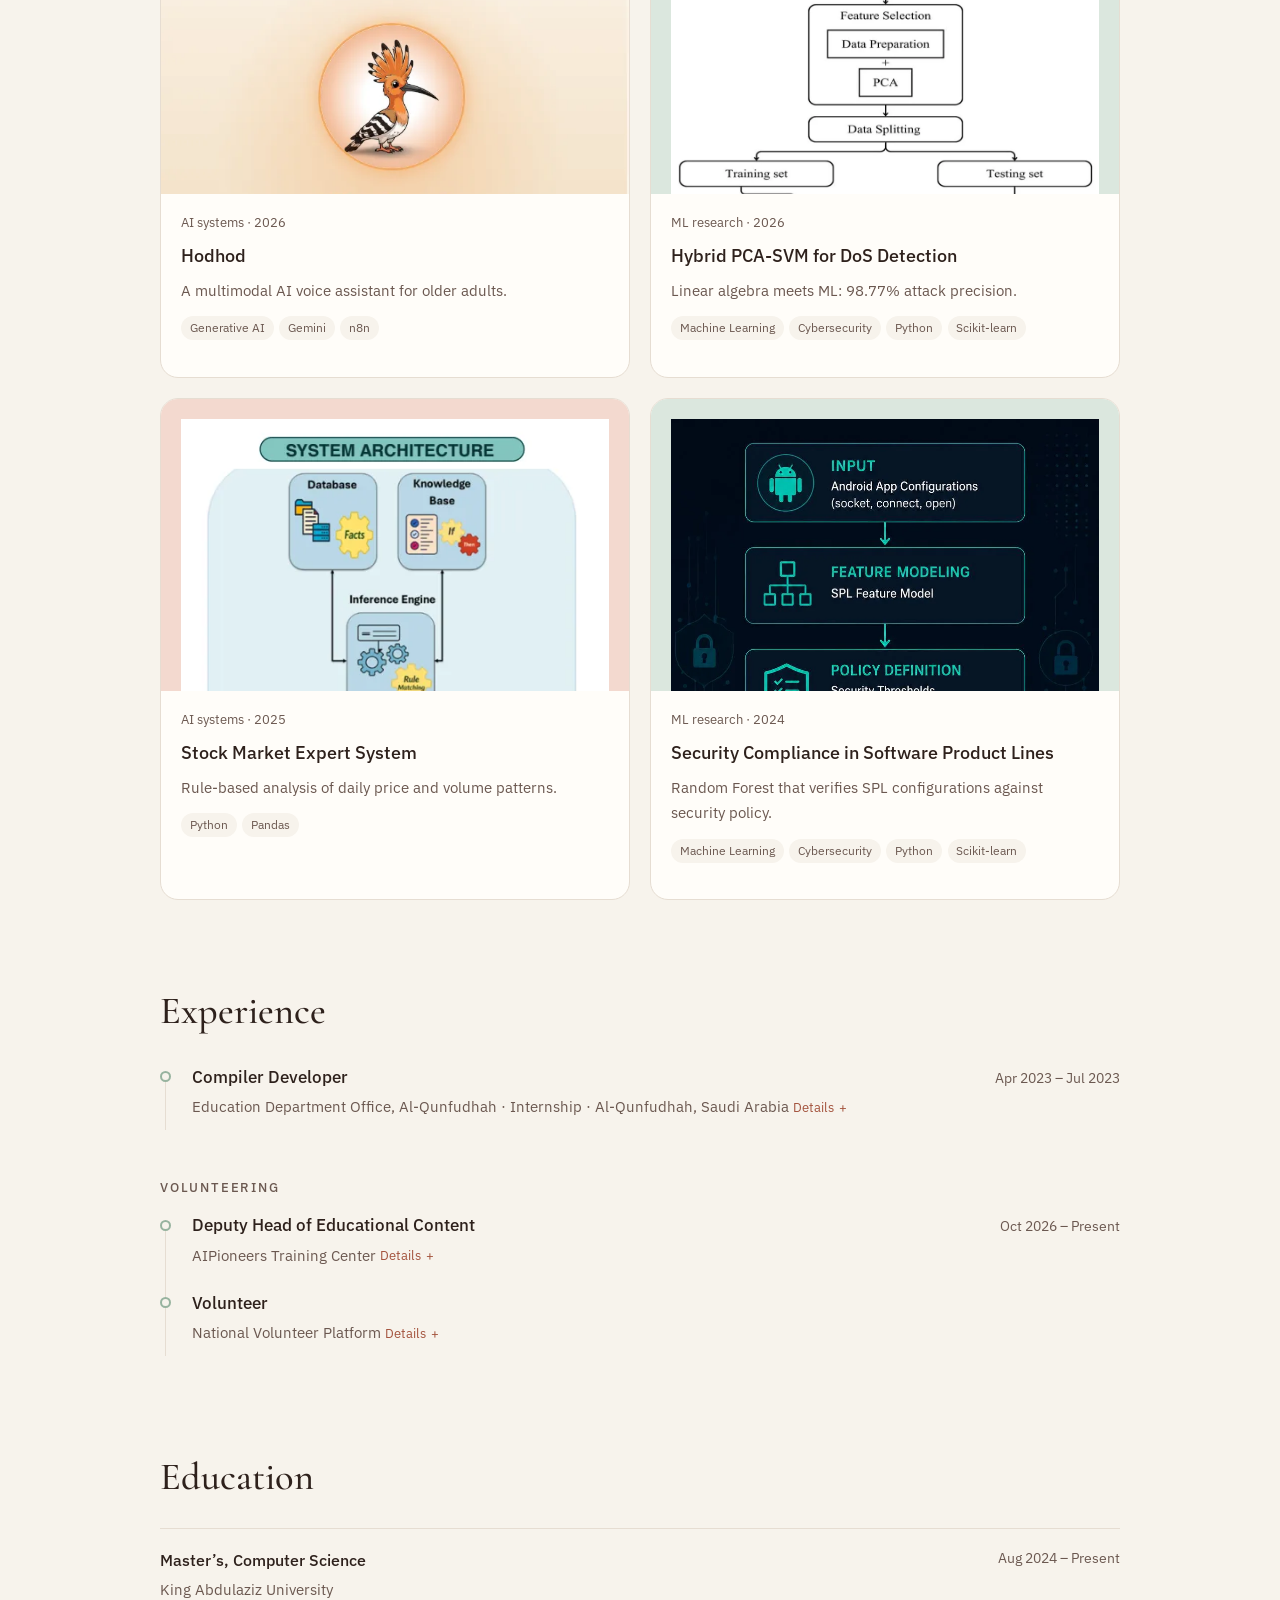
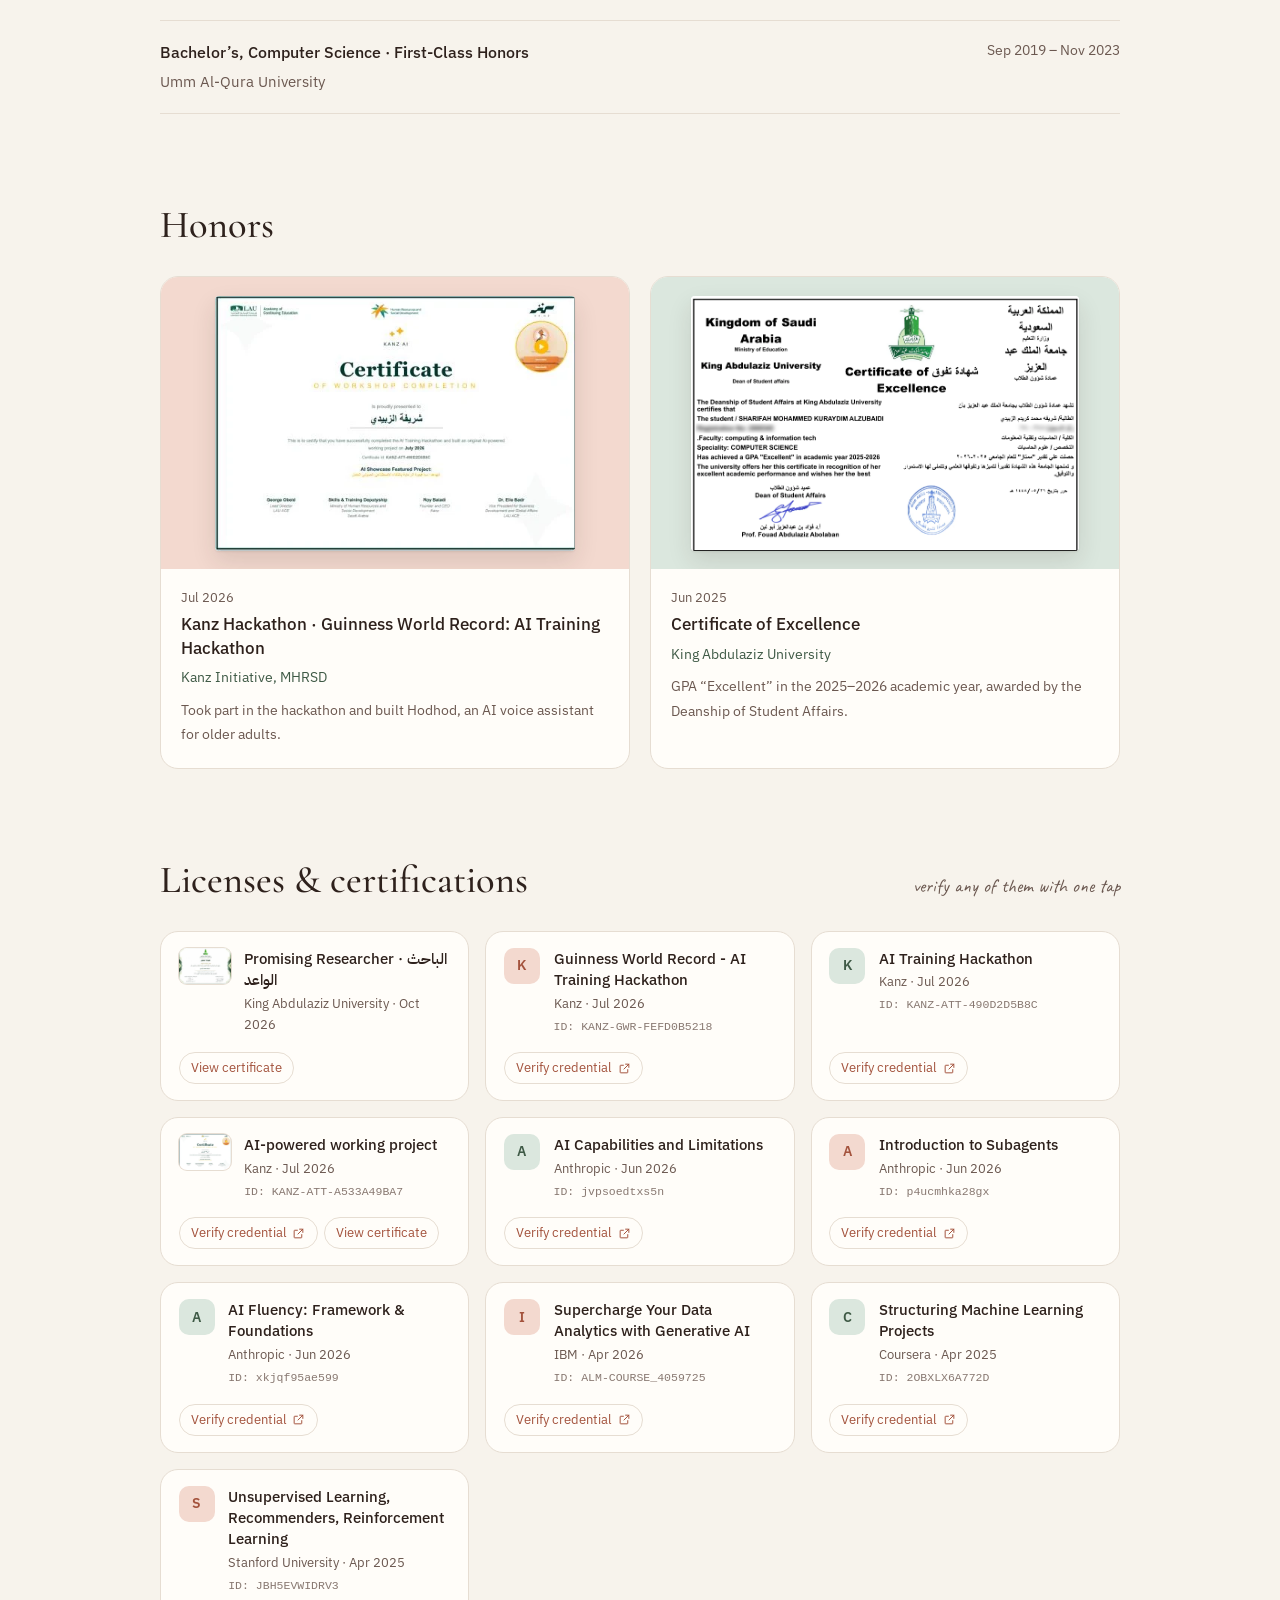
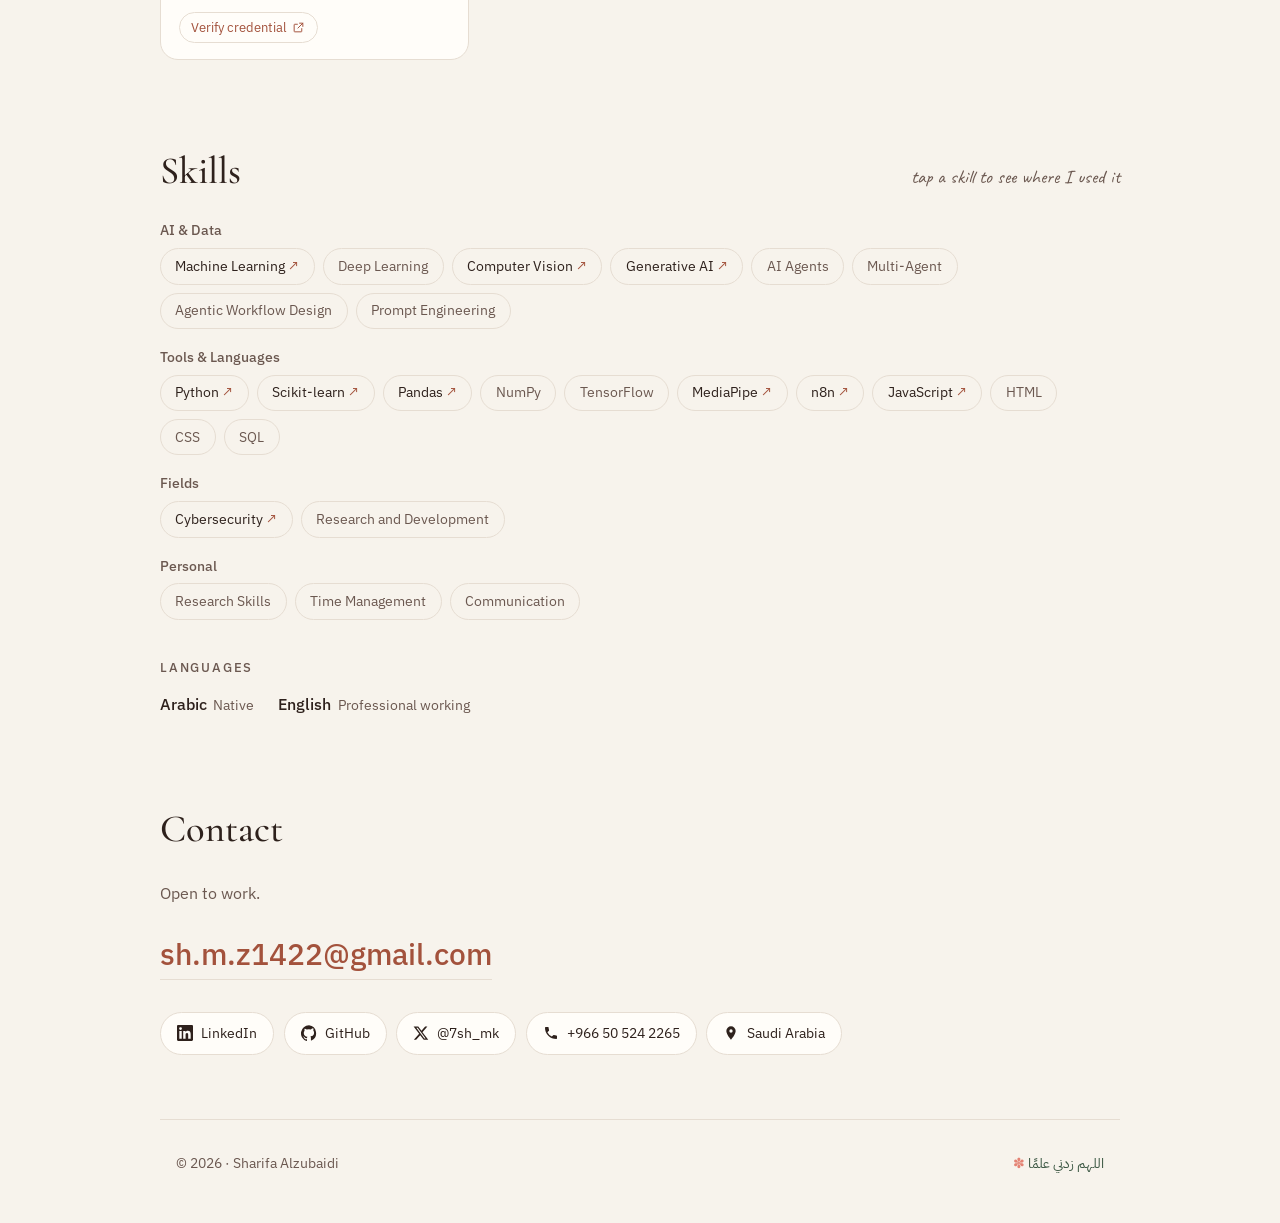
==== commit e2819799: "Show honor certificates whole on a soft mat Certificates were cropped to fill the frame; now each si" ====
--- a/index.html
+++ b/index.html
@@ -24,7 +24,7 @@
   <link rel="preconnect" href="https://fonts.googleapis.com">
   <link rel="preconnect" href="https://fonts.gstatic.com" crossorigin>
   <link href="https://fonts.googleapis.com/css2?family=Caveat:wght@500&family=Cormorant+Garamond:wght@500;600&family=IBM+Plex+Sans+Arabic:wght@400;500;600&family=IBM+Plex+Sans:wght@400;500;600&display=swap" rel="stylesheet">
-  <link rel="stylesheet" href="css/style.css?v=6">
+  <link rel="stylesheet" href="css/style.css?v=7">
 
   <script>
     // Apply saved theme and language before first paint to avoid a flash.
@@ -174,6 +174,6 @@
   </dialog>
 
   <noscript><p class="noscript">This site needs JavaScript to load its content.</p></noscript>
-  <script src="js/main.js?v=6" defer></script>
+  <script src="js/main.js?v=7" defer></script>
 </body>
 </html>
--- a/css/style.css
+++ b/css/style.css
@@ -246,11 +246,12 @@
 .honors { list-style: none; margin: 0; padding: 0; display: grid; grid-template-columns: repeat(auto-fill, minmax(min(100%, 340px), 1fr)); gap: 1.25rem; }
 .honor { display: flex; flex-direction: column; background: var(--surface); border: 1px solid var(--line); border-radius: var(--radius); overflow: hidden; transition: transform .35s var(--ease), box-shadow .35s var(--ease); }
 .honor:hover { transform: translateY(-3px); box-shadow: var(--shadow); }
-.honor__media { all: unset; display: block; aspect-ratio: 10 / 7; background: #fff; border-bottom: 1px solid var(--line); overflow: hidden; cursor: zoom-in; }
-.honor__media img { width: 100%; height: 100%; object-fit: cover; transition: transform .6s var(--ease); }
-.honor__media:hover img { transform: scale(1.03); }
+.honor__media { all: unset; box-sizing: border-box; display: grid; grid-template: minmax(0, 1fr) / minmax(0, 1fr); place-items: center; overflow: hidden; aspect-ratio: 16 / 10; padding: clamp(1rem, 4%, 1.75rem); background: var(--blush); cursor: zoom-in; }
+.honor:nth-child(2n) .honor__media { background: var(--mint); }
+.honor__media img { display: block; max-width: 100%; max-height: 100%; width: auto; height: auto; object-fit: contain; border-radius: 4px; background: #fff; box-shadow: 0 1px 2px rgb(46 33 28 / .08), 0 10px 24px rgb(46 33 28 / .12); transition: transform .5s var(--ease); }
+.honor__media:hover img { transform: translateY(-3px) scale(1.015); }
 .honor__media:focus-visible { outline: 2px solid var(--primary); outline-offset: -2px; }
-.honor__media--empty { cursor: default; display: grid; place-items: center; background: linear-gradient(135deg, var(--blush), var(--mint)); }
+.honor__media--empty { cursor: default; }
 .honor__media--empty span { font-size: 3rem; color: var(--primary); opacity: .55; }
 .honor__body { padding: 1.1rem 1.25rem 1.3rem; display: grid; gap: .3rem; }
 .honor__date { font-size: .8rem; color: var(--muted); }
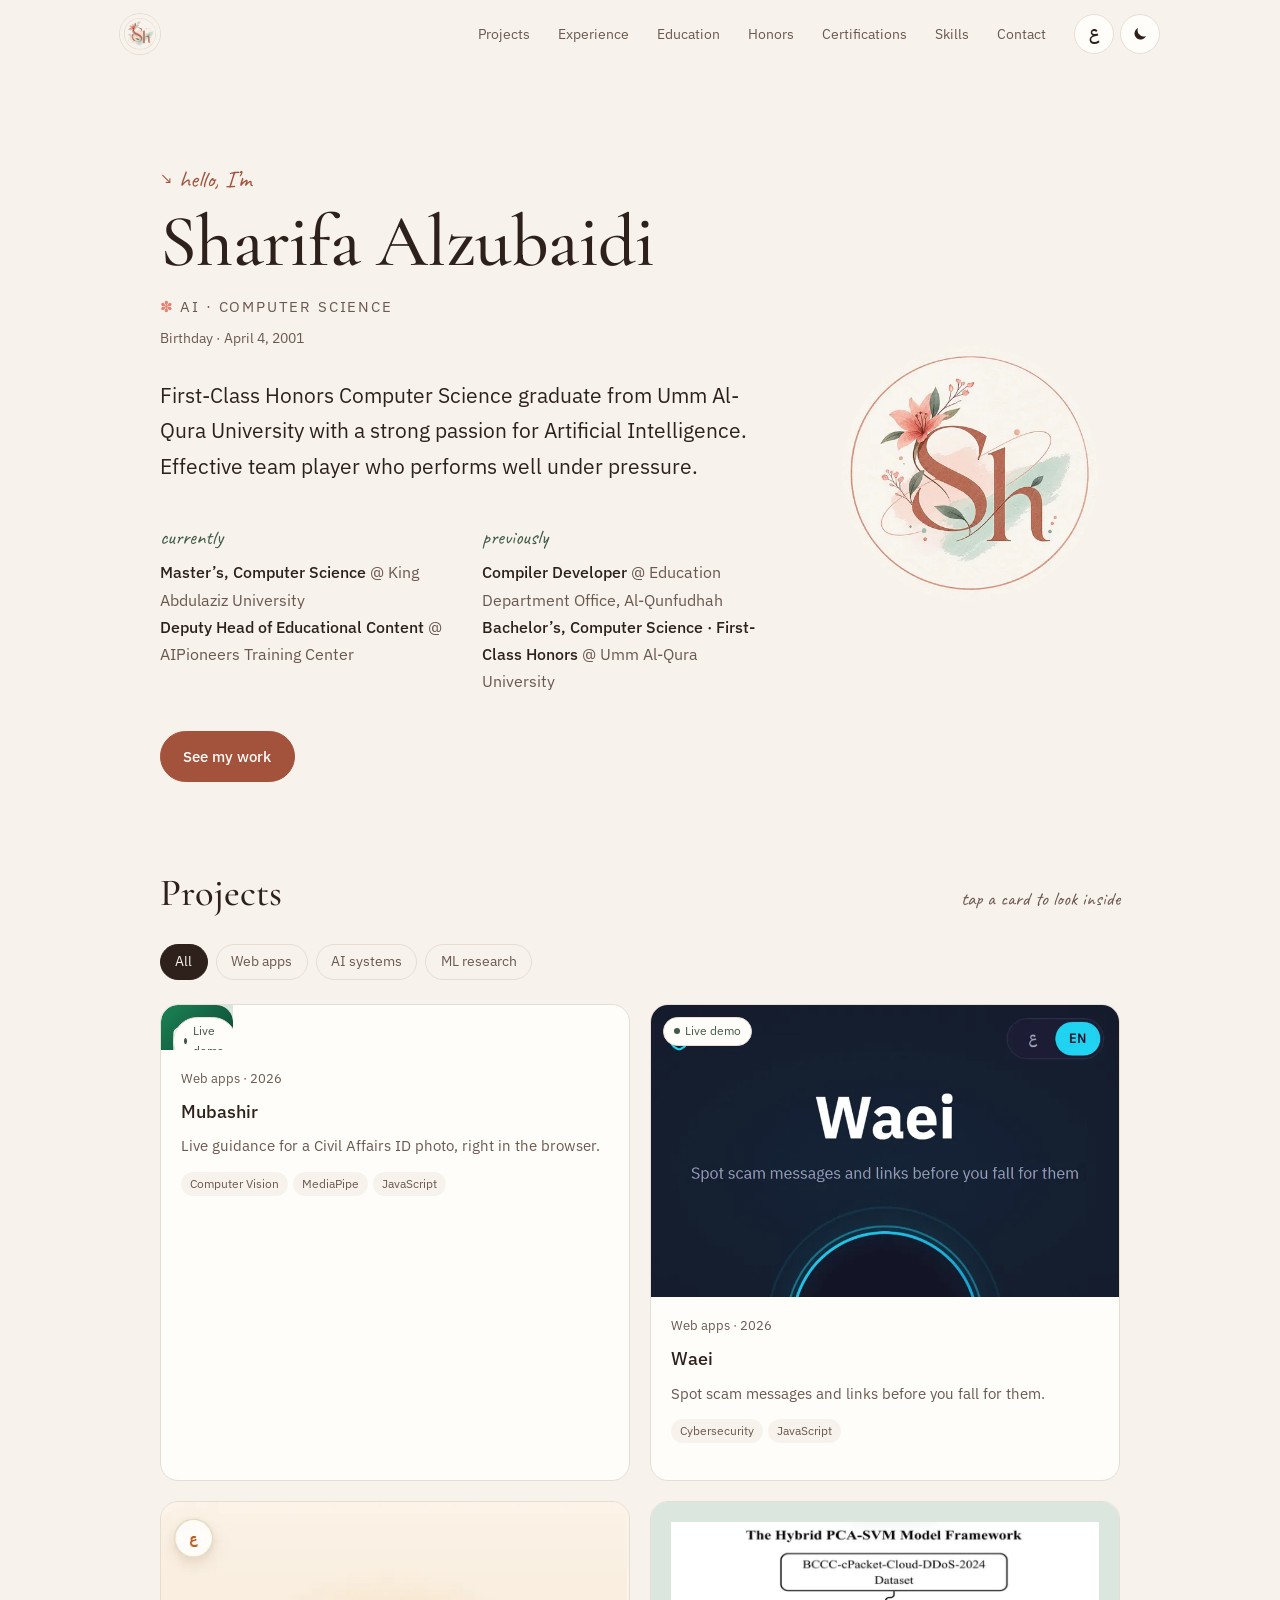
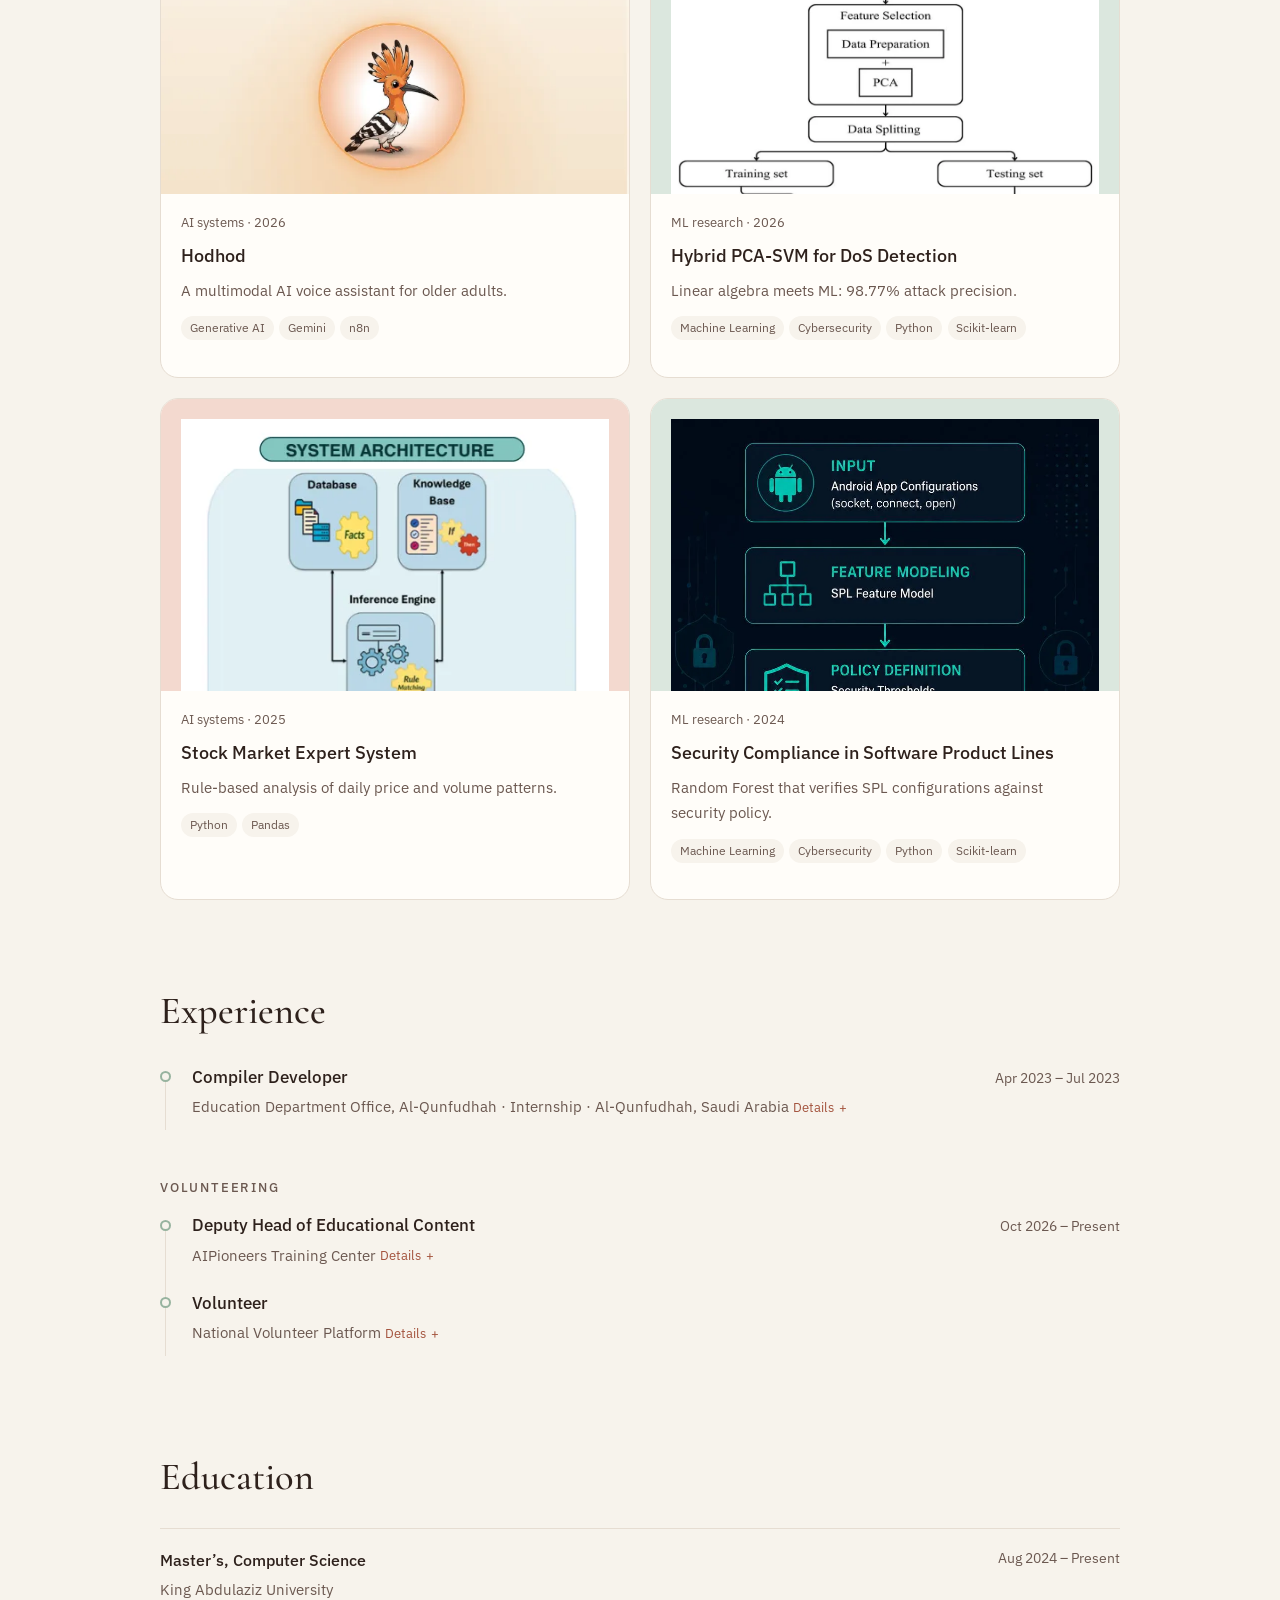
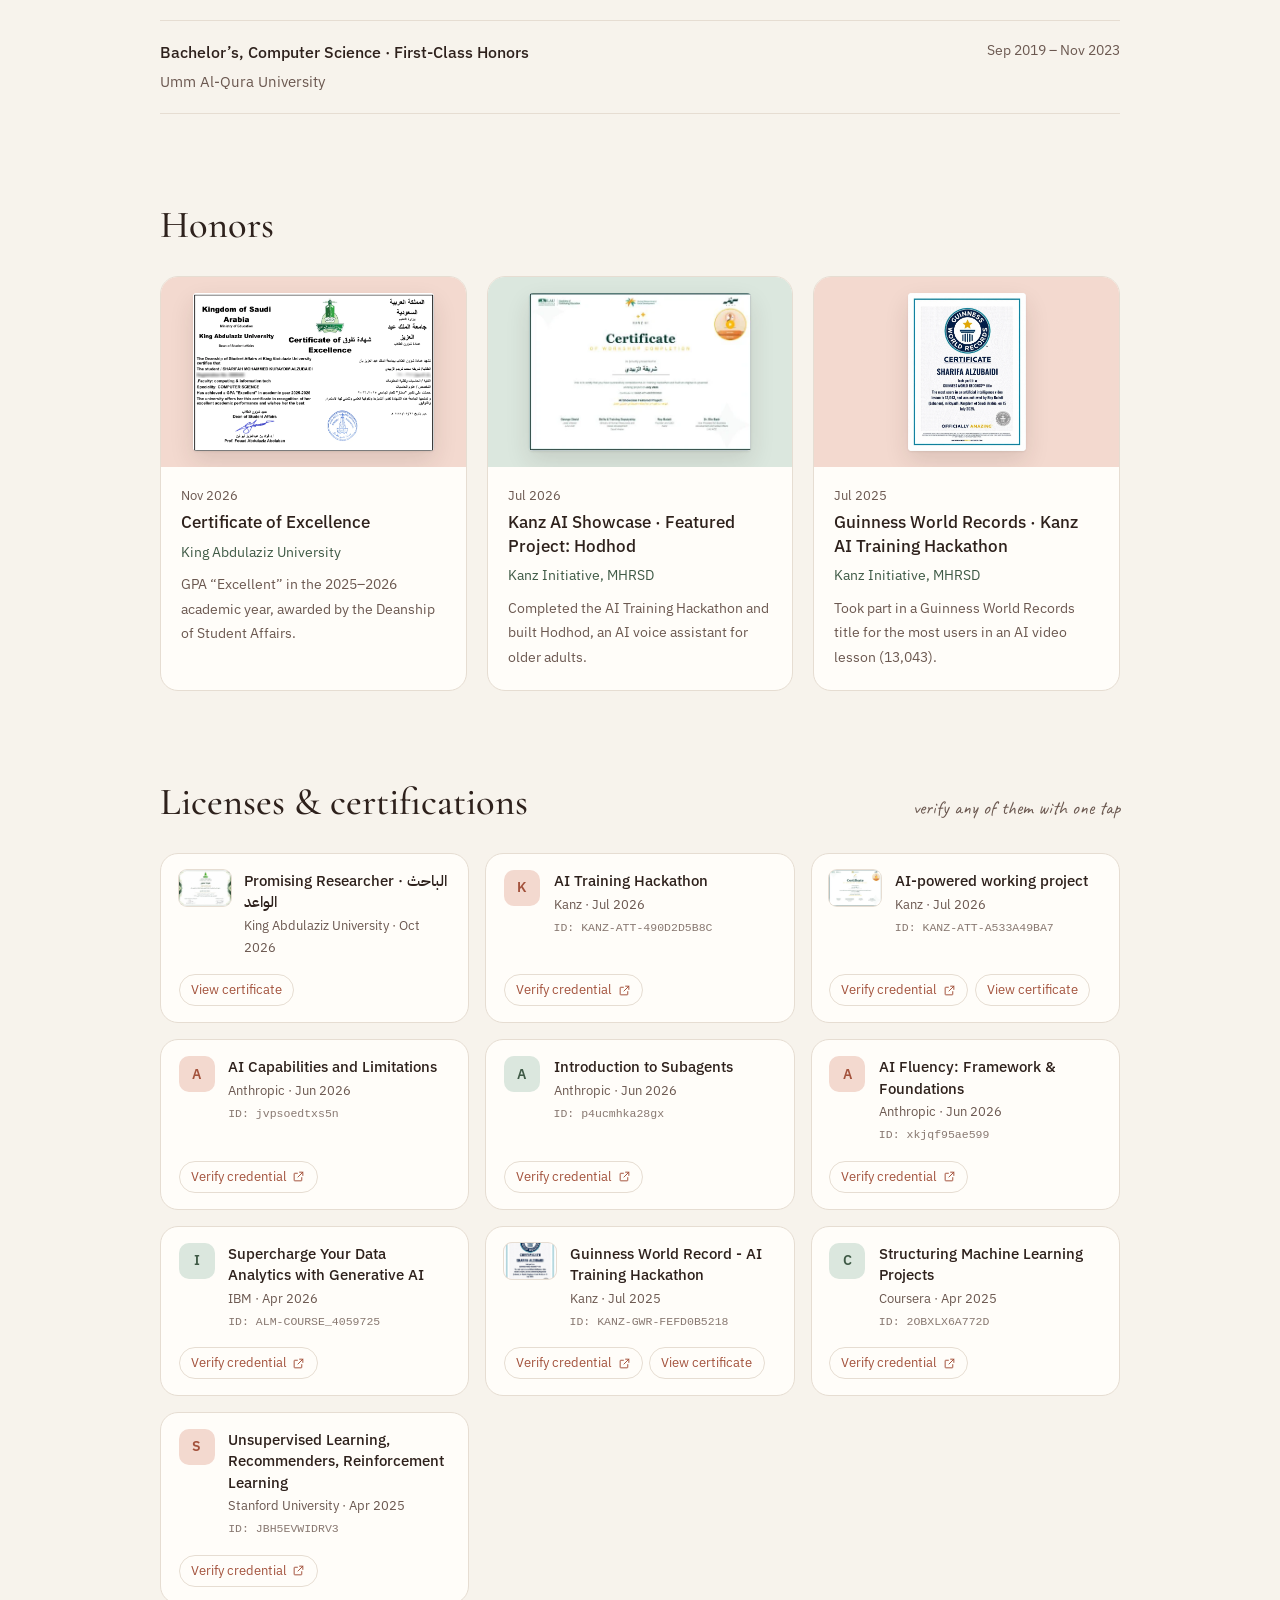
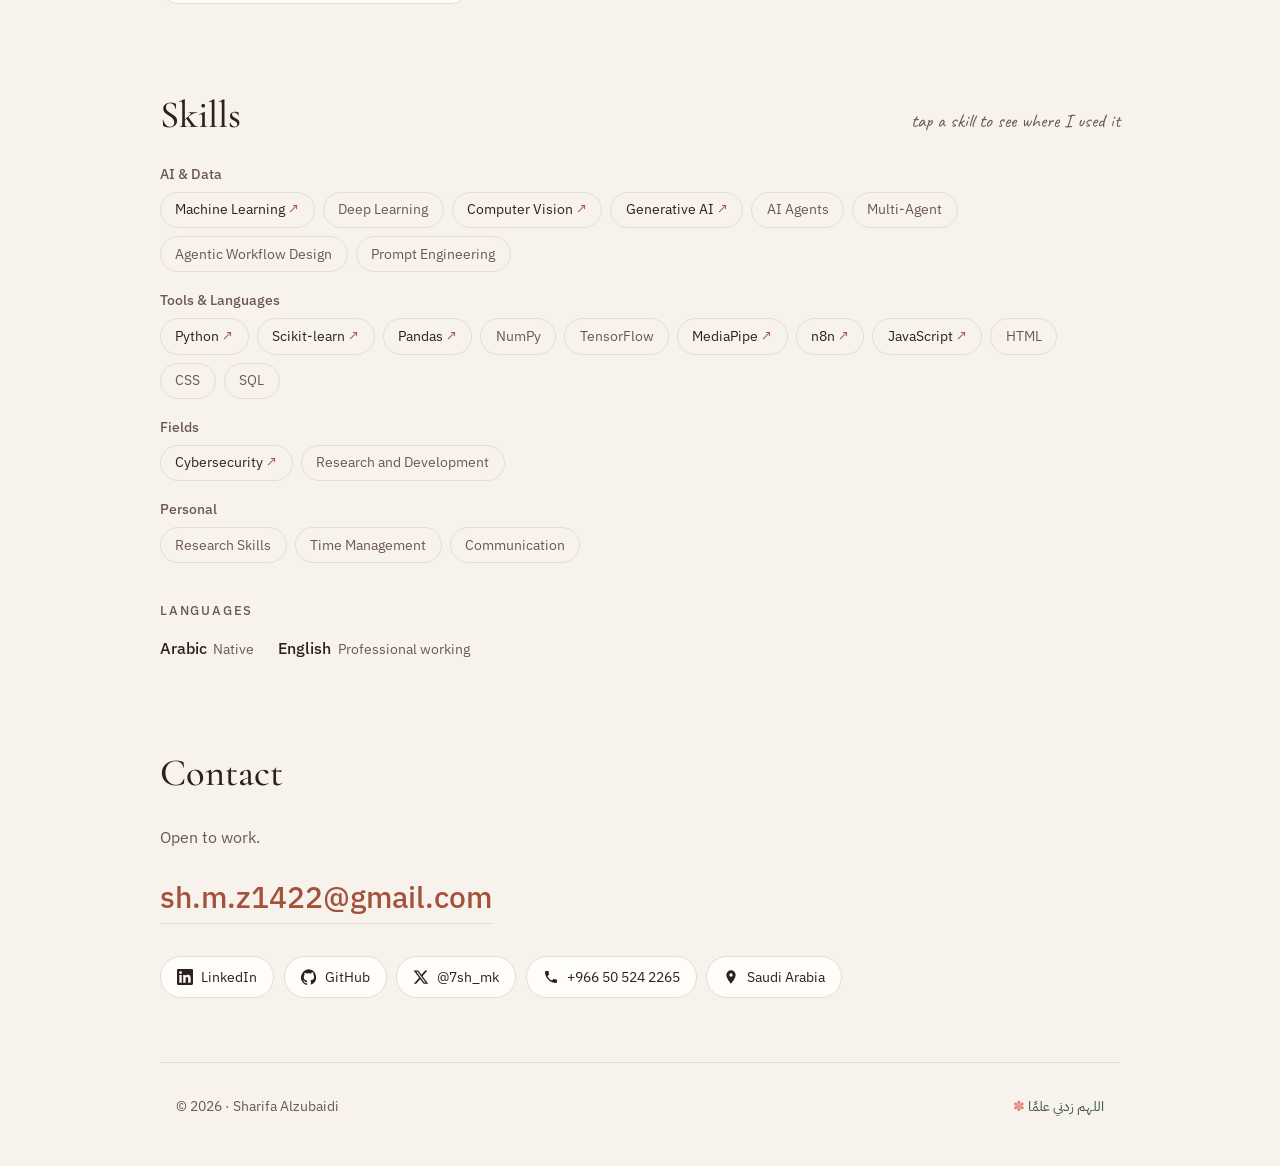
==== commit aee55242: "Add Hodhod honor card and align dates with certificates Guinness is dated July 2025 and the Certific" ====
--- a/index.html
+++ b/index.html
@@ -24,7 +24,7 @@
   <link rel="preconnect" href="https://fonts.googleapis.com">
   <link rel="preconnect" href="https://fonts.gstatic.com" crossorigin>
   <link href="https://fonts.googleapis.com/css2?family=Caveat:wght@500&family=Cormorant+Garamond:wght@500;600&family=IBM+Plex+Sans+Arabic:wght@400;500;600&family=IBM+Plex+Sans:wght@400;500;600&display=swap" rel="stylesheet">
-  <link rel="stylesheet" href="css/style.css?v=7">
+  <link rel="stylesheet" href="css/style.css?v=8">
 
   <script>
     // Apply saved theme and language before first paint to avoid a flash.
@@ -174,6 +174,6 @@
   </dialog>
 
   <noscript><p class="noscript">This site needs JavaScript to load its content.</p></noscript>
-  <script src="js/main.js?v=7" defer></script>
+  <script src="js/main.js?v=8" defer></script>
 </body>
 </html>
--- a/css/style.css
+++ b/css/style.css
@@ -243,7 +243,7 @@
 .row__desc { color: var(--muted); font-size: .9rem; grid-column: 1 / -1; }
 
 /* Honors */
-.honors { list-style: none; margin: 0; padding: 0; display: grid; grid-template-columns: repeat(auto-fill, minmax(min(100%, 340px), 1fr)); gap: 1.25rem; }
+.honors { list-style: none; margin: 0; padding: 0; display: grid; grid-template-columns: repeat(auto-fill, minmax(min(100%, 280px), 1fr)); gap: 1.25rem; }
 .honor { display: flex; flex-direction: column; background: var(--surface); border: 1px solid var(--line); border-radius: var(--radius); overflow: hidden; transition: transform .35s var(--ease), box-shadow .35s var(--ease); }
 .honor:hover { transform: translateY(-3px); box-shadow: var(--shadow); }
 .honor__media { all: unset; box-sizing: border-box; display: grid; grid-template: minmax(0, 1fr) / minmax(0, 1fr); place-items: center; overflow: hidden; aspect-ratio: 16 / 10; padding: clamp(1rem, 4%, 1.75rem); background: var(--blush); cursor: zoom-in; }
